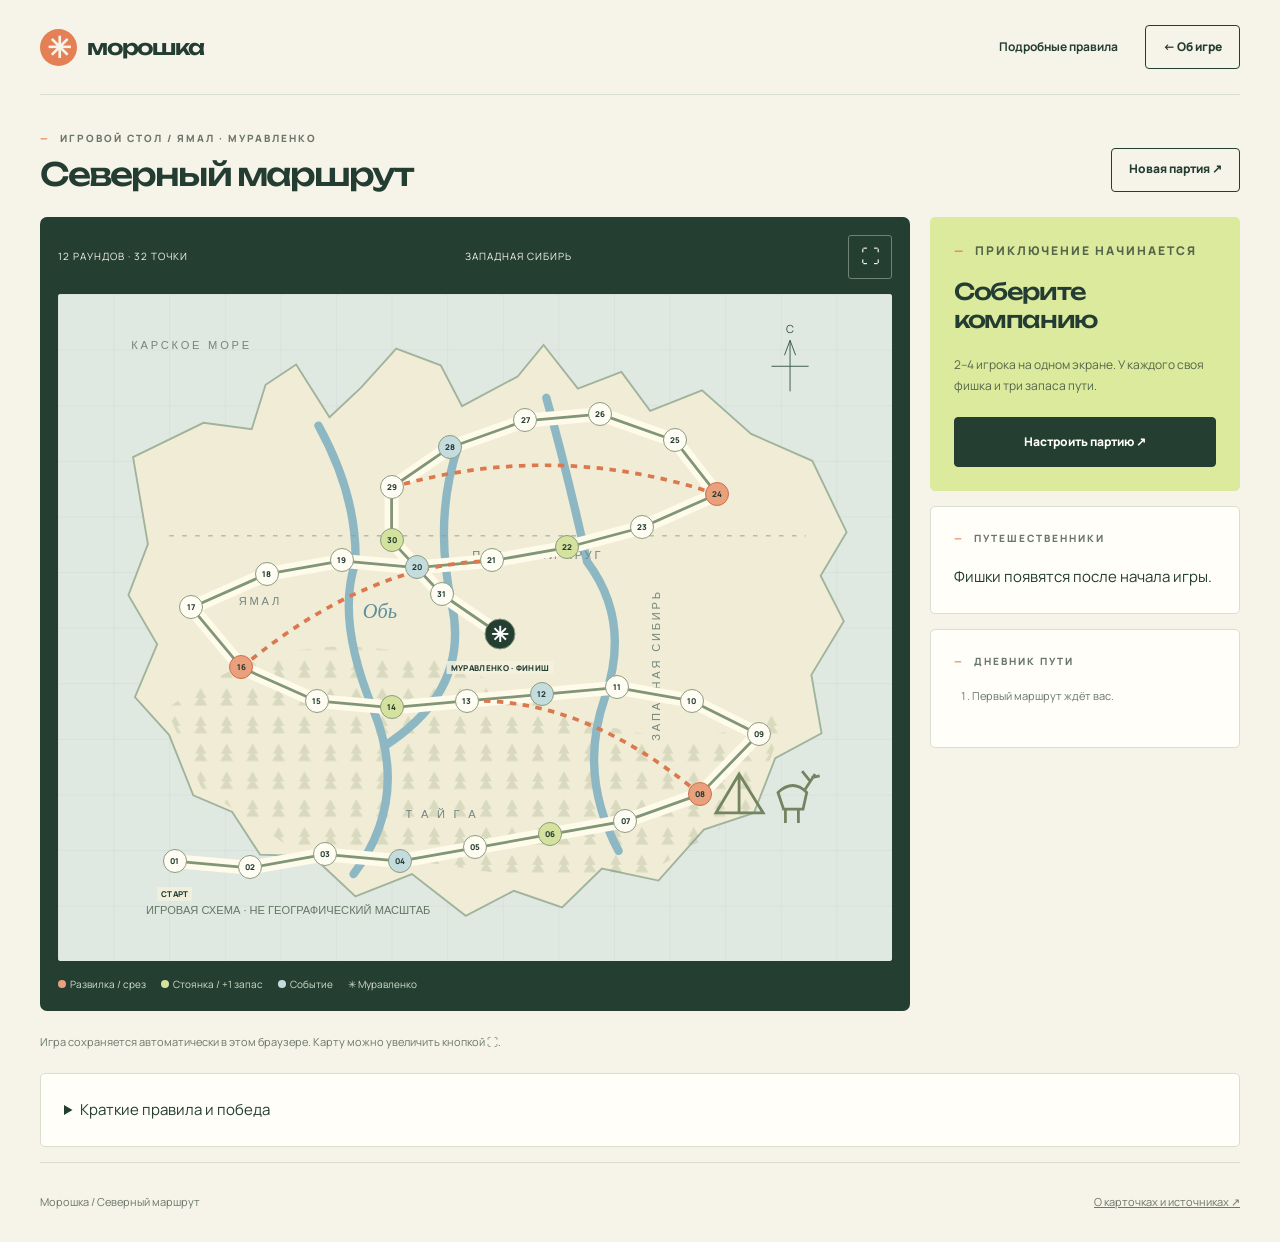
==== play/index.html @ be998f97 "Add game presentation homepage and separate playable Siberian route" ====
<!doctype html><html lang="ru"><head><meta charset="utf-8"><meta name="viewport" content="width=device-width,initial-scale=1"><meta name="theme-color" content="#243e32"><meta name="description" content="Играйте в Северный маршрут: вопросы о Ямале и Муравленко, карта Сибири, короткие пути и семейная партия на 2–4 игроков."><title>Играть — Морошка: Северный маршрут</title><link rel="stylesheet" href="../site.css"><script type="module" src="game.js"></script></head><body><header class="wrap top"><a class="brand" href="../"><span class="berry">✳</span>морошка</a><nav class="nav"><a href="../#rules">Подробные правила</a><a class="button small" href="../">← Об игре</a></nav></header><main class="wrap"><div class="play-heading"><div><p class="eyebrow">Игровой стол / Ямал · Муравленко</p><h1>Северный маршрут</h1></div><button class="button small" id="newGame">Новая партия ↗</button></div><div class="game-layout"><section class="map-frame" id="mapFrame" aria-label="Игровая карта"><div class="map-toolbar"><span id="round">12 РАУНДОВ · 32 ТОЧКИ</span><span>ЗАПАДНАЯ СИБИРЬ</span><button id="zoom" aria-label="Увеличить карту" aria-pressed="false">⛶</button></div><div class="map-scroll" tabindex="0" aria-label="Карта: на маленьком экране прокрутите в сторону"><div class="map" id="map"></div></div><div class="legend"><span><i></i>Развилка / срез</span><span><i class="c"></i>Стоянка / +1 запас</span><span><i class="e"></i>Событие</span><span>✳ Муравленко</span></div></section><aside class="game-side"><section class="panel turn-panel" aria-live="polite"><p class="eyebrow" id="turnLabel">Приключение начинается</p><h2 id="turnName">Соберите компанию</h2><p id="turnHint">2–4 игрока на одном экране. У каждого своя фишка и три запаса пути.</p><button class="button primary full" id="normal">Настроить партию ↗</button><button class="button full" id="shortcut" hidden>Срез: вопрос о Муравленко ↗</button><button class="button full" id="resume" hidden>Продолжить открытый ход ↗</button></section><section class="panel players-panel"><p class="eyebrow">Путешественники</p><div id="players">Фишки появятся после начала игры.</div></section><section class="panel log-panel"><p class="eyebrow">Дневник пути</p><ol class="log" id="log"><li>Первый маршрут ждёт вас.</li></ol></section></aside></div><p class="game-note" id="saveStatus">Игра сохраняется автоматически в этом браузере. Карту можно увеличить кнопкой ⛶.</p><details class="panel"><summary>Краткие правила и победа</summary><p>На обычном пути верный ответ даёт бросок 1–3 плюс один шаг и одну ягодку; ошибка — один шаг. Фишка останавливается на ближайшей развилке. На срезе потратьте запас: верный ответ — пять шагов, ошибка — без движения. На каждой развилке одна попытка. Стоянка добавляет один запас, максимум пять. События разыгрываются только при остановке на синей точке.</p><p>После 12 раундов сравниваем продвижение, затем ягодки. При полном равенстве — общая победа. Достигшие финиша продолжают отвечать за ягодки до конца партии.</p></details></main><footer class="wrap footer"><span>Морошка / Северный маршрут</span><a href="../#cards">О карточках и источниках ↗</a></footer>
<dialog id="setup" aria-labelledby="setupTitle"><button class="close" id="closeSetup" aria-label="Закрыть настройки">×</button><p class="eyebrow">Новая экспедиция</p><h2 id="setupTitle">Кто идёт на Север?</h2><p id="setupCopy">Каждый получит фишку, три запаса и 12 ходов.</p><form id="setupForm"><label class="field">Количество игроков<select id="count"><option value="2">2 игрока</option><option value="3">3 игрока</option><option value="4">4 игрока</option></select></label><div id="names"></div><button class="button primary full" type="submit">Начать путешествие ↗</button></form></dialog>
<dialog id="question" aria-labelledby="questionTitle"><p class="eyebrow" id="deckName"></p><h2 id="questionTitle"></h2><p id="questionHint"></p><div id="answers"></div><div id="feedback" class="feedback" hidden aria-live="polite"></div><button class="button primary full" id="next" hidden>Передать ход ↗</button></dialog>
<dialog id="finish" aria-labelledby="finishTitle"><p class="eyebrow">12 раундов позади</p><h2 id="finishTitle"></h2><p id="finishCopy"></p><div id="scores"></div><button class="button primary full" id="again">Новое путешествие ↗</button><button class="button full" id="closeFinish">Посмотреть поле</button></dialog></body></html>
---- site.css ----
@import url('https://fonts.googleapis.com/css2?family=Manrope:wght@400;500;600;700;800&family=Unbounded:wght@400;500;600;700&display=swap');
:root{--paper:#f6f3e9;--ink:#243d32;--muted:#6b776a;--forest:#243e32;--orange:#e48055;--lime:#dcea9e;--line:#d9dfcf;--white:#fffef8}*{box-sizing:border-box}html{scroll-behavior:smooth}body{margin:0;background:var(--paper);color:var(--ink);font:15px/1.7 Manrope,Arial,sans-serif}a{color:inherit}button,input,select{font:inherit}button,a,input,summary{touch-action:manipulation}button{cursor:pointer}button:disabled{cursor:default;opacity:.45}a:focus-visible,button:focus-visible,input:focus-visible,summary:focus-visible{outline:3px solid var(--orange);outline-offset:5px}button[hidden],[hidden]{display:none!important}.wrap{width:min(1320px,calc(100% - 80px));margin:auto}.top{display:flex;align-items:center;justify-content:space-between;padding:25px 0;border-bottom:1px solid var(--line);gap:22px}.brand{text-decoration:none;display:flex;align-items:center;gap:10px;font:600 21px Unbounded,sans-serif;letter-spacing:-1.2px}.berry{display:grid;place-items:center;background:var(--orange);color:var(--paper);width:37px;height:37px;border-radius:50%;font-size:29px}.nav{display:flex;align-items:center;gap:27px;font-size:12px;font-weight:700}.nav a{text-decoration:none}.button{display:inline-flex;align-items:center;justify-content:center;gap:18px;min-height:48px;padding:14px 25px;border:1px solid var(--ink);border-radius:4px;text-decoration:none;font-size:12px;font-weight:800;background:transparent;color:var(--ink);transition:transform .2s,background .2s}.button:hover{transform:translateY(-2px);background:#e9ecdd}.button.primary{background:var(--forest);color:var(--white)}.button.orange{background:var(--orange);border-color:var(--orange);color:#20352a}.button.light{border-color:#aabb9c;color:var(--paper)}.button.small{padding:10px 17px;min-height:44px}.eyebrow{font-size:10px;font-weight:800;letter-spacing:2px;text-transform:uppercase;color:var(--muted);margin:0 0 17px}.eyebrow::before{content:'—';color:var(--orange);margin-right:10px}h1,h2,h3,p{margin-top:0}h1,h2,h3{font-family:Unbounded,Arial,sans-serif;font-weight:500;letter-spacing:-.06em}h1{font-size:clamp(43px,5.7vw,82px);line-height:1.08;margin-bottom:25px}h1 em,h2 em{font-family:Georgia,serif;font-weight:400;color:#768e61;letter-spacing:-.04em}h2{font-size:clamp(28px,3.5vw,48px);line-height:1.2;margin-bottom:22px}h3{font-size:20px;line-height:1.35}.hero{display:grid;grid-template-columns:.9fr 1.15fr;gap:55px;align-items:center;padding:65px 0 58px}.lead{font-size:16px;color:var(--muted);max-width:510px}.actions{display:flex;gap:12px;flex-wrap:wrap;margin:28px 0}.meta{display:flex;gap:22px;flex-wrap:wrap;font-size:11px;font-weight:700;color:var(--muted)}.hero-art{position:relative;padding:18px;background:var(--forest);border-radius:9px;transform:rotate(2deg);box-shadow:14px 18px 0 #dce1cd}.art-head{color:var(--paper);font-size:10px;display:flex;justify-content:space-between;letter-spacing:2px;margin-bottom:13px}.art-foot{display:flex;justify-content:space-between;color:#d7dfc5;font-size:10px;margin-top:12px}.map{position:relative;aspect-ratio:900/720;overflow:hidden;background:#e1e8dc;border-radius:3px}.map svg{display:block;width:100%;height:100%}.map-points{position:absolute;inset:0}.point{position:absolute;transform:translate(-50%,-50%);width:24px;height:24px;border-radius:50%;background:#fffdf3;border:1px solid #8b9c7e;display:grid;place-items:center;font-size:8px;font-weight:800;line-height:1}.point.gate{background:#eaa07d;border-color:#cb714b}.point.camp{background:#d4e29e}.point.event{background:#c5dcdf}.point.finish{background:var(--forest);color:white;width:31px;height:31px;font-size:21px}.map-label{position:absolute;transform:translateX(-50%);white-space:nowrap;font-size:8px;letter-spacing:.04em;font-weight:800;background:#f4f1dfd9;padding:0 4px}.pawn{position:absolute;width:20px;height:23px;color:white;text-shadow:0 1px #0008;border:2px solid #fff;border-radius:50% 50% 35% 35%;display:grid;place-items:center;font-size:9px;box-shadow:1px 3px 4px #0005;z-index:3}.tag{position:absolute;right:-14px;bottom:32px;background:var(--orange);padding:16px 19px;font-size:11px;font-weight:800;transform:rotate(-7deg);box-shadow:3px 5px 0 #c96543}.strip{padding:22px 0;border-top:1px solid var(--line);border-bottom:1px solid var(--line);display:flex;justify-content:space-between;gap:20px;flex-wrap:wrap;font-size:11px;font-weight:800;letter-spacing:1px}.strip span::before{content:'✳';margin-right:14px;color:var(--orange)}.section{padding:85px 0}.section-intro{display:grid;grid-template-columns:1fr .7fr;gap:70px;align-items:end;margin-bottom:37px}.section-intro p{color:var(--muted)}.three{display:grid;grid-template-columns:repeat(3,1fr);gap:25px}.feature{border-top:1px solid var(--line);padding:24px 0}.feature .num{font:italic 32px Georgia,serif;color:#97a084;display:block;margin-bottom:18px}.feature p{font-size:14px;color:var(--muted)}.dark{background:var(--forest);color:var(--paper)}.dark .eyebrow,.dark p{color:#bac9b6}.dark h2 em{color:var(--lime)}.deck-layout{display:grid;grid-template-columns:.8fr 1fr;gap:80px;align-items:center}.cards{display:flex;align-items:center;justify-content:center;padding:25px 0 45px}.sample-card{width:48%;max-width:265px;min-height:325px;padding:27px;background:var(--paper);color:var(--ink);border-radius:8px;border:7px double #c4caaa;transform:rotate(-8deg);box-shadow:5px 8px 0 #12261d}.sample-card.city{transform:rotate(8deg);background:#e9a281;border-color:#b26341;margin-left:-14px;margin-top:45px}.sample-card small{font-size:9px;letter-spacing:1px;font-weight:800}.sample-card .card-icon{font-size:49px;line-height:1.4;display:block;margin:18px 0}.sample-card h3{font-size:19px}.sample-card p{font-size:11px;color:var(--ink)}.inline-facts{display:flex;gap:25px;border-top:1px solid #ffffff30;padding-top:20px;font-size:11px}.steps{display:grid;grid-template-columns:repeat(4,1fr);gap:25px}.step{border-top:1px solid var(--line);padding-top:22px}.step b{font:italic 35px Georgia,serif;color:#8b9c73}.step h3{font-size:17px;margin:20px 0 12px}.step p{font-size:13px;color:var(--muted)}.callout{padding:30px;background:#e6ead7;border-left:3px solid #8b9f69;display:flex;gap:30px;align-items:center;margin-top:30px}.callout p{margin:0;font-size:13px}.callout strong{min-width:145px}.kit{display:grid;grid-template-columns:1fr 1fr;gap:55px;align-items:center}.kit-list{list-style:none;padding:0;margin:0}.kit-list li{border-bottom:1px solid var(--line);display:flex;justify-content:space-between;padding:16px 0;gap:18px}.kit-list b{font-weight:800}.kit-list span{font-size:12px;color:var(--muted)}.faq{max-width:900px;margin:auto}.faq details{border-bottom:1px solid var(--line);padding:19px 0}.faq summary{cursor:pointer;font-weight:800;min-height:32px}.faq details p{color:var(--muted);font-size:14px;margin:15px 0 0}.cta{text-align:center;padding:65px 30px;background:#e1e8c8;border-radius:8px;margin-bottom:65px}.cta p{color:var(--muted)}.footer{border-top:1px solid var(--line);padding:30px 0;display:flex;justify-content:space-between;gap:20px;flex-wrap:wrap;font-size:11px;color:var(--muted)}.source-links a{display:inline-block;margin:5px 15px 0 0}.skip{position:absolute;left:10px;top:-80px;padding:15px;background:white;z-index:100}.skip:focus{top:10px}
.play-heading{padding:35px 0 25px;display:flex;justify-content:space-between;align-items:end;gap:20px}.play-heading h1{font-size:32px;margin:0}.play-heading .eyebrow{margin-bottom:10px}.game-layout{display:grid;grid-template-columns:minmax(0,1fr) 310px;gap:20px;align-items:start}.map-frame{padding:18px;background:var(--forest);border-radius:7px;min-width:0}.map-toolbar{display:flex;justify-content:space-between;gap:12px;align-items:center;color:var(--paper);font-size:10px;letter-spacing:1px;margin-bottom:15px}.map-toolbar button{background:transparent;color:var(--paper);border:1px solid #6e8575;border-radius:3px;min-width:44px;min-height:44px;font-size:19px}.map-scroll{overflow:auto}.legend{display:flex;flex-wrap:wrap;gap:15px;color:#d3deca;font-size:10px;margin-top:15px}.legend i{display:inline-block;width:8px;height:8px;border-radius:50%;background:#eaa07d;margin-right:4px}.legend i.c{background:#d4e29e}.legend i.e{background:#c5dcdf}.panel{border:1px solid var(--line);padding:23px;border-radius:5px;background:var(--white);margin-bottom:15px}.panel h2{font-size:23px}.turn-panel{background:var(--lime);border-color:var(--lime)}.turn-panel p{font-size:12px;color:#546548}.full{width:100%;margin-top:9px}.player-row{display:flex;align-items:center;gap:10px;padding:12px 8px;border-bottom:1px solid var(--line);font-size:12px}.player-row.active{background:#e8eddb}.player-color{border-radius:50%;width:12px;height:12px;flex:none}.player-row strong{display:block}.player-row small{display:block;font-size:10px;color:var(--muted)}.player-row .score{margin-left:auto;font-weight:800}.log{font-size:11px;color:var(--muted);max-height:145px;overflow:auto;padding-left:18px}.log li{margin-bottom:8px}.game-note{font-size:11px;color:var(--muted);margin:22px 0}.zoomed{position:fixed;inset:0;z-index:20;border-radius:0;display:flex;flex-direction:column}.zoomed .map-scroll{flex:1;display:flex;align-items:center;justify-content:center}.zoomed .map{width:min(100%,calc((100dvh - 130px)*1.25));flex:none}.zoom-open{overflow:hidden}dialog{border:1px solid #d8ddc8;border-radius:9px;padding:32px;background:var(--paper);color:var(--ink);width:min(540px,calc(100% - 28px));max-height:90dvh;overflow:auto;box-shadow:0 20px 90px #0003}dialog::backdrop{background:#142a22c9;backdrop-filter:blur(3px)}dialog h2{font-size:27px}dialog p{font-size:13px;color:var(--muted)}.close{float:right;background:none;border:0;min-width:44px;min-height:44px;font-size:26px}.field{display:block;margin:15px 0;font-size:12px;font-weight:700}input,select{display:block;width:100%;background:var(--white);border:1px solid #b5c1a8;padding:12px;border-radius:3px;margin-top:6px;min-height:46px}.answer{display:flex;width:100%;text-align:left;gap:14px;align-items:center;background:var(--white);border:1px solid #bec9b4;padding:15px;border-radius:4px;margin:10px 0;font-size:13px;min-height:54px}.answer:hover{background:#e9edda}.answer b{color:#849a6e}.answer.correct{background:#dfecc6;border-color:#6c9050;opacity:1}.answer.wrong{background:#f0cbbb;border-color:#bc6b47;opacity:1}.feedback{margin-top:20px;padding:18px;background:#e5ead8;font-size:13px}.feedback p{margin:10px 0}.feedback a{font-size:10px}.result-row{padding:15px 0;border-bottom:1px solid var(--line);display:flex;justify-content:space-between;gap:20px}.saved{font-size:10px;color:var(--muted)}
@media(min-width:1500px){.point{width:28px;height:28px;font-size:10px}}@media(max-width:1000px){.wrap{width:calc(100% - 40px)}.hero{gap:30px}.nav{gap:15px}.game-layout{grid-template-columns:1fr 275px}.deck-layout{gap:35px}.point{width:20px;height:20px;font-size:7px}.section-intro{gap:30px}.hero .point{width:15px;height:15px;font-size:5px}}
@media(max-width:760px){.nav a:not(.button){display:none}.brand{font-size:18px}.hero{grid-template-columns:1fr;gap:32px;padding:40px 0}.hero-art{max-width:560px;margin:0 10px 25px 0}.hero h1{font-size:54px}.hero .point{width:22px;height:22px;font-size:7px}.section{padding:55px 0}.section-intro,.deck-layout,.kit{grid-template-columns:1fr;gap:22px}.three{gap:20px}.feature h3{font-size:16px}.feature p{font-size:12px}.steps{grid-template-columns:1fr 1fr}.cards{max-width:580px;margin:auto}.sample-card{min-height:290px;padding:20px}.game-layout{grid-template-columns:1fr}.game-side{display:grid;grid-template-columns:1fr 1fr;gap:15px}.panel{margin:0}.game-side .turn-panel{grid-column:1/-1;grid-row:1}.game-side .players-panel{grid-column:1/-1}.map-frame .map{min-width:600px}.map-toolbar{font-size:9px}.zoomed .map-scroll{justify-content:flex-start;align-items:flex-start}.zoomed .map{width:900px;min-width:900px}.callout{display:block}.callout strong{display:block;margin-bottom:12px}.play-heading{align-items:start}.play-heading h1{font-size:26px}.game-side .log-panel{grid-column:1/-1}.strip{font-size:9px;gap:12px}.cta{margin-bottom:40px}.point{width:24px;height:24px;font-size:9px}.map-label{font-size:9px}}
@media(max-width:430px){.wrap{width:calc(100% - 30px)}.hero h1{font-size:46px}.top{gap:10px}.nav .button{font-size:10px;padding:11px}.three{grid-template-columns:1fr}.feature{display:grid;grid-template-columns:40px 1fr;gap:0 15px}.feature .num{grid-row:span 2}.feature h3{font-size:20px;margin-bottom:10px}.feature p{font-size:14px}.sample-card{padding:15px;min-height:285px}.sample-card h3{font-size:16px}.hero .point{width:17px;height:17px;font-size:6px}.hero .map-label{font-size:6px}.hero .pawn{width:15px;height:18px}.tag{font-size:9px}.art-head{font-size:8px}.play-heading .button{font-size:10px;padding:10px}.map-frame{padding:10px}.footer{font-size:10px}}
.hero h1{font-size:clamp(42px,4.5vw,64px)}
@media(prefers-reduced-motion:reduce){html{scroll-behavior:auto}*,*::before,*::after{transition:none!important;animation:none!important}}
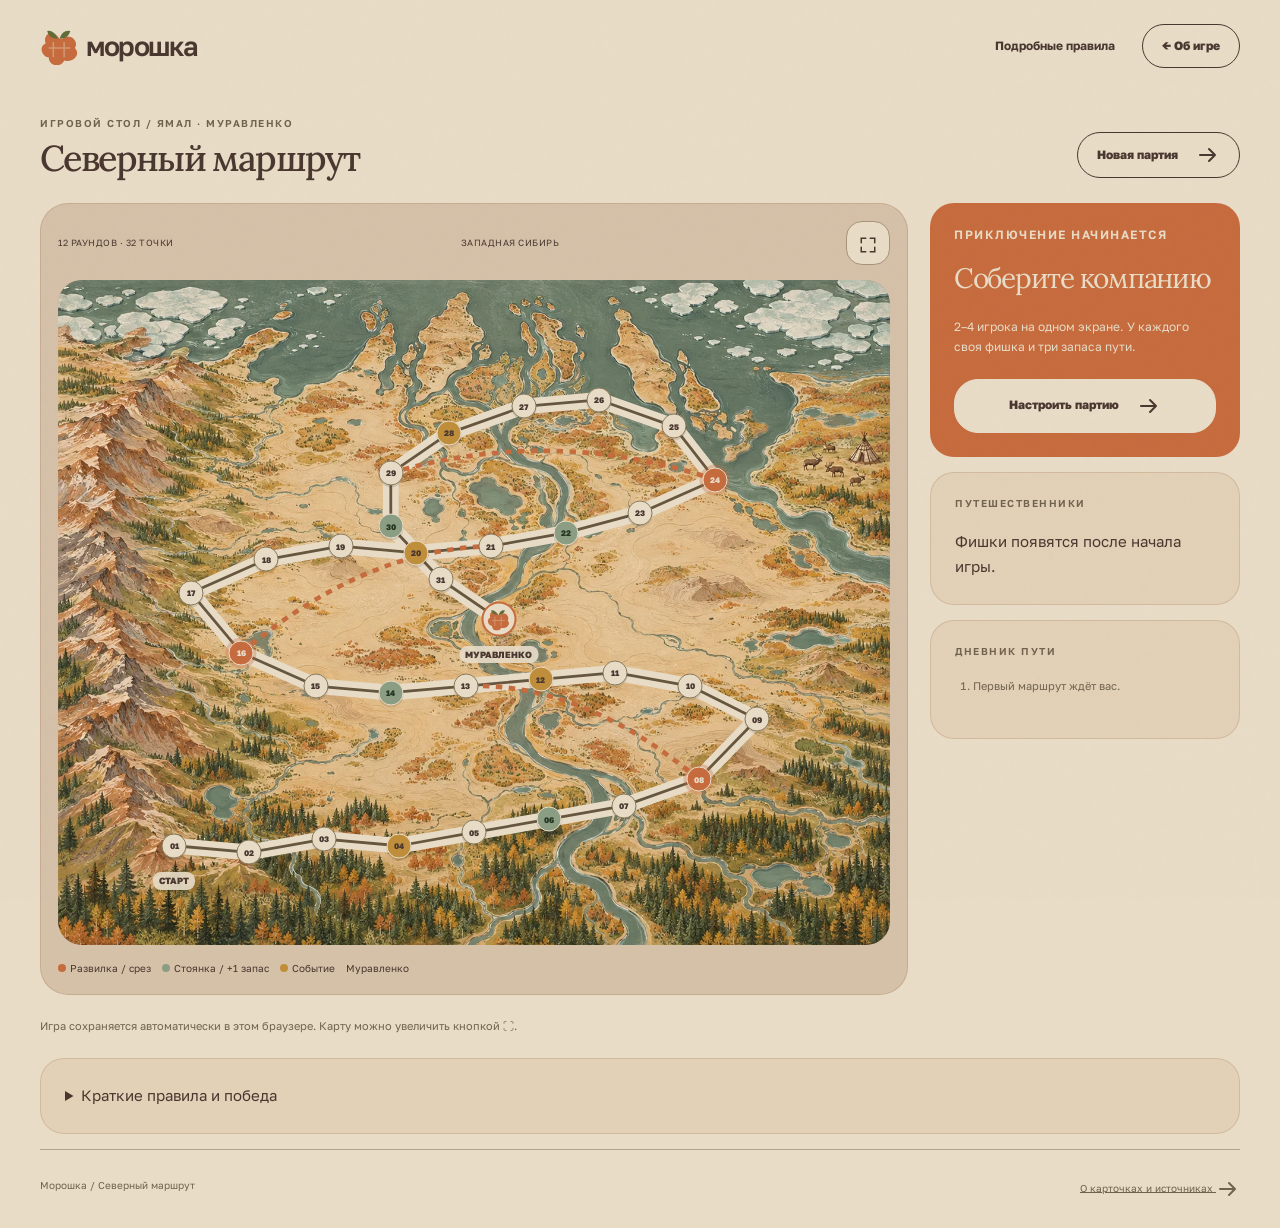
==== commit 31cbf5d9: "Redesign Moroshka with generated Siberian artwork, sculpted pawns and animated dice" ====
--- a/play/index.html
+++ b/play/index.html
@@ -1,4 +1,4 @@
-<!doctype html><html lang="ru"><head><meta charset="utf-8"><meta name="viewport" content="width=device-width,initial-scale=1"><meta name="theme-color" content="#243e32"><meta name="description" content="Играйте в Северный маршрут: вопросы о Ямале и Муравленко, карта Сибири, короткие пути и семейная партия на 2–4 игроков."><title>Играть — Морошка: Северный маршрут</title><link rel="stylesheet" href="../site.css"><script type="module" src="game.js"></script></head><body><header class="wrap top"><a class="brand" href="../"><span class="berry">✳</span>морошка</a><nav class="nav"><a href="../#rules">Подробные правила</a><a class="button small" href="../">← Об игре</a></nav></header><main class="wrap"><div class="play-heading"><div><p class="eyebrow">Игровой стол / Ямал · Муравленко</p><h1>Северный маршрут</h1></div><button class="button small" id="newGame">Новая партия ↗</button></div><div class="game-layout"><section class="map-frame" id="mapFrame" aria-label="Игровая карта"><div class="map-toolbar"><span id="round">12 РАУНДОВ · 32 ТОЧКИ</span><span>ЗАПАДНАЯ СИБИРЬ</span><button id="zoom" aria-label="Увеличить карту" aria-pressed="false">⛶</button></div><div class="map-scroll" tabindex="0" aria-label="Карта: на маленьком экране прокрутите в сторону"><div class="map" id="map"></div></div><div class="legend"><span><i></i>Развилка / срез</span><span><i class="c"></i>Стоянка / +1 запас</span><span><i class="e"></i>Событие</span><span>✳ Муравленко</span></div></section><aside class="game-side"><section class="panel turn-panel" aria-live="polite"><p class="eyebrow" id="turnLabel">Приключение начинается</p><h2 id="turnName">Соберите компанию</h2><p id="turnHint">2–4 игрока на одном экране. У каждого своя фишка и три запаса пути.</p><button class="button primary full" id="normal">Настроить партию ↗</button><button class="button full" id="shortcut" hidden>Срез: вопрос о Муравленко ↗</button><button class="button full" id="resume" hidden>Продолжить открытый ход ↗</button></section><section class="panel players-panel"><p class="eyebrow">Путешественники</p><div id="players">Фишки появятся после начала игры.</div></section><section class="panel log-panel"><p class="eyebrow">Дневник пути</p><ol class="log" id="log"><li>Первый маршрут ждёт вас.</li></ol></section></aside></div><p class="game-note" id="saveStatus">Игра сохраняется автоматически в этом браузере. Карту можно увеличить кнопкой ⛶.</p><details class="panel"><summary>Краткие правила и победа</summary><p>На обычном пути верный ответ даёт бросок 1–3 плюс один шаг и одну ягодку; ошибка — один шаг. Фишка останавливается на ближайшей развилке. На срезе потратьте запас: верный ответ — пять шагов, ошибка — без движения. На каждой развилке одна попытка. Стоянка добавляет один запас, максимум пять. События разыгрываются только при остановке на синей точке.</p><p>После 12 раундов сравниваем продвижение, затем ягодки. При полном равенстве — общая победа. Достигшие финиша продолжают отвечать за ягодки до конца партии.</p></details></main><footer class="wrap footer"><span>Морошка / Северный маршрут</span><a href="../#cards">О карточках и источниках ↗</a></footer>
-<dialog id="setup" aria-labelledby="setupTitle"><button class="close" id="closeSetup" aria-label="Закрыть настройки">×</button><p class="eyebrow">Новая экспедиция</p><h2 id="setupTitle">Кто идёт на Север?</h2><p id="setupCopy">Каждый получит фишку, три запаса и 12 ходов.</p><form id="setupForm"><label class="field">Количество игроков<select id="count"><option value="2">2 игрока</option><option value="3">3 игрока</option><option value="4">4 игрока</option></select></label><div id="names"></div><button class="button primary full" type="submit">Начать путешествие ↗</button></form></dialog>
-<dialog id="question" aria-labelledby="questionTitle"><p class="eyebrow" id="deckName"></p><h2 id="questionTitle"></h2><p id="questionHint"></p><div id="answers"></div><div id="feedback" class="feedback" hidden aria-live="polite"></div><button class="button primary full" id="next" hidden>Передать ход ↗</button></dialog>
-<dialog id="finish" aria-labelledby="finishTitle"><p class="eyebrow">12 раундов позади</p><h2 id="finishTitle"></h2><p id="finishCopy"></p><div id="scores"></div><button class="button primary full" id="again">Новое путешествие ↗</button><button class="button full" id="closeFinish">Посмотреть поле</button></dialog></body></html>
+<!doctype html><html lang="ru"><head><meta charset="utf-8"><meta name="viewport" content="width=device-width,initial-scale=1"><meta name="theme-color" content="#243e32"><meta name="description" content="Играйте в Северный маршрут: вопросы о Ямале и Муравленко, карта Сибири, короткие пути и семейная партия на 2–4 игроков."><title>Играть — Морошка: Северный маршрут</title><link rel="stylesheet" href="../site.css"><link rel="stylesheet" href="../organic.css"><script type="module" src="game.js"></script></head><body><header class="wrap top"><a class="brand" href="../"><span class="berry" data-icon="berry"></span>морошка</a><nav class="nav"><a href="../#rules">Подробные правила</a><a class="button small" href="../">← Об игре</a></nav></header><main class="wrap"><div class="play-heading"><div><p class="eyebrow">Игровой стол / Ямал · Муравленко</p><h1>Северный маршрут</h1></div><button class="button small" id="newGame">Новая партия <span data-icon="arrow"></span></button></div><div class="game-layout"><section class="map-frame" id="mapFrame" aria-label="Игровая карта"><div class="map-toolbar"><span id="round">12 РАУНДОВ · 32 ТОЧКИ</span><span>ЗАПАДНАЯ СИБИРЬ</span><button id="zoom" aria-label="Увеличить карту" aria-pressed="false"><span data-icon="expand"></span></button></div><div class="map-scroll" tabindex="0" aria-label="Карта: на маленьком экране прокрутите в сторону"><div class="map" id="map"></div></div><div class="legend"><span><i></i>Развилка / срез</span><span><i class="c"></i>Стоянка / +1 запас</span><span><i class="e"></i>Событие</span><span>Муравленко</span></div></section><aside class="game-side"><section class="panel turn-panel" aria-live="polite"><p class="eyebrow" id="turnLabel">Приключение начинается</p><h2 id="turnName">Соберите компанию</h2><p id="turnHint">2–4 игрока на одном экране. У каждого своя фишка и три запаса пути.</p><button class="button primary full" id="normal">Настроить партию <span data-icon="arrow"></span></button><button class="button full" id="shortcut" hidden>Срез: вопрос о Муравленко <span data-icon="arrow"></span></button><button class="button full" id="resume" hidden>Продолжить открытый ход <span data-icon="arrow"></span></button></section><section class="panel players-panel"><p class="eyebrow">Путешественники</p><div id="players">Фишки появятся после начала игры.</div></section><section class="panel log-panel"><p class="eyebrow">Дневник пути</p><ol class="log" id="log"><li>Первый маршрут ждёт вас.</li></ol></section></aside></div><p class="game-note" id="saveStatus">Игра сохраняется автоматически в этом браузере. Карту можно увеличить кнопкой ⛶.</p><details class="panel"><summary>Краткие правила и победа</summary><p>На обычном пути верный ответ даёт бросок 1–3 плюс один шаг и одну ягодку; ошибка — один шаг. Фишка останавливается на ближайшей развилке. На срезе потратьте запас: верный ответ — пять шагов, ошибка — без движения. На каждой развилке одна попытка. Стоянка добавляет один запас, максимум пять. События разыгрываются только при остановке на синей точке.</p><p>После 12 раундов сравниваем продвижение, затем ягодки. При полном равенстве — общая победа. Достигшие финиша продолжают отвечать за ягодки до конца партии.</p></details></main><footer class="wrap footer"><span>Морошка / Северный маршрут</span><a href="../#cards">О карточках и источниках <span data-icon="arrow"></span></a></footer>
+<dialog id="setup" aria-labelledby="setupTitle"><button class="close" id="closeSetup" aria-label="Закрыть настройки">×</button><p class="eyebrow">Новая экспедиция</p><h2 id="setupTitle">Кто идёт на Север?</h2><p id="setupCopy">Каждый получит фишку, три запаса и 12 ходов.</p><form id="setupForm"><label class="field">Количество игроков<select id="count"><option value="2">2 игрока</option><option value="3">3 игрока</option><option value="4">4 игрока</option></select></label><div id="names"></div><button class="button primary full" type="submit">Начать путешествие <span data-icon="arrow"></span></button></form></dialog>
+<dialog id="question" aria-labelledby="questionTitle"><p class="eyebrow" id="deckName"></p><h2 id="questionTitle"></h2><p id="questionHint"></p><div id="answers"></div><div id="diceTray" class="dice-result" hidden></div><div id="feedback" class="feedback" hidden aria-live="polite"></div><button class="button primary full" id="next" hidden>Передать ход <span data-icon="arrow"></span></button></dialog>
+<dialog id="finish" aria-labelledby="finishTitle"><p class="eyebrow">12 раундов позади</p><h2 id="finishTitle"></h2><p id="finishCopy"></p><div id="scores"></div><button class="button primary full" id="again">Новое путешествие <span data-icon="arrow"></span></button><button class="button full" id="closeFinish">Посмотреть поле</button></dialog></body></html>
--- a/organic.css
+++ b/organic.css
@@ -0,0 +1,17 @@
+@import url('https://fonts.googleapis.com/css2?family=Golos+Text:wght@400;500;600;700;800&family=Lora:ital,wght@0,400;0,500;0,600;1,400;1,500&display=swap');
+:root{--paper:#E8DCC7;--ink:#49372f;--muted:#70624e;--forest:#606C38;--orange:#C66B3D;--lime:#D4B895;--line:#b3a38a;--white:#E8DCC7;--sage:#8B9D83;--clay:#B08B6E;--ochre:#C08E3A;--ease:cubic-bezier(.22,.8,.25,1)}
+body{font-family:'Golos Text',sans-serif;background:var(--paper);overflow-x:clip}body::before{content:'';position:fixed;inset:0;opacity:.025;pointer-events:none;z-index:80;background-image:url("data:image/svg+xml,%3Csvg viewBox='0 0 180 180' xmlns='http://www.w3.org/2000/svg'%3E%3Cfilter id='n'%3E%3CfeTurbulence type='fractalNoise' baseFrequency='.8' numOctaves='3' stitchTiles='stitch'/%3E%3C/filter%3E%3Cpath fill='%2349372f' filter='url(%23n)' opacity='.8' d='M0 0h180v180H0z'/%3E%3C/svg%3E")}
+.wrap{width:min(1360px,calc(100% - 80px))}.top{padding:24px 0;border-bottom:0}.brand{font-family:'Golos Text',sans-serif;font-size:27px;letter-spacing:-1.5px;gap:8px}.berry{background:transparent;color:var(--orange);width:38px;height:38px;border-radius:0}.icon{width:24px;height:24px;display:inline-block;vertical-align:middle;flex:none}.berry .icon{width:37px;height:37px}.nav{gap:27px}.nav a{font-size:12px}.button{border-radius:24px;border-color:var(--ink);min-height:50px;font-size:12px;transition:transform .35s var(--ease),background .35s,color .35s,box-shadow .35s}.button.primary{background:var(--orange);border-color:var(--orange);color:var(--paper);box-shadow:0 7px 18px #81523822}.button:hover{transform:translateY(-3px);background:#d4b895}.button.primary:hover{background:#a6502d;box-shadow:0 10px 25px #81523836}.button:active{transform:translateY(0) scale(.97)}.button.small{min-height:44px;padding:10px 19px}.button.light{border-color:#E8DCC780;color:var(--paper)}
+h1,h2,h3{font-family:Lora,Georgia,serif;letter-spacing:-.045em}h1 em,h2 em{font-family:inherit;color:var(--orange)}h1{font-weight:500}h2{font-size:clamp(32px,3.5vw,50px);font-weight:400;line-height:1.18}h3{font-weight:500;font-size:24px}.eyebrow{font:600 10px 'Golos Text',sans-serif;letter-spacing:1.5px;color:var(--muted);margin-bottom:20px}.eyebrow::before{display:none}
+.hero{grid-template-columns:.84fr 1.16fr;gap:54px;padding:38px 0 64px;align-items:center}.hero h1{font-size:clamp(46px,4.7vw,68px);line-height:1.06;margin-bottom:24px}.hero .lead{font-size:15px;line-height:1.8;max-width:450px}.hero .meta{gap:16px;font-size:10px}.hero .actions{margin:25px 0}.hero-photo{position:relative;min-width:0;margin:0}.hero-photo>img{display:block;width:100%;height:580px;object-fit:cover;border-radius:32px;box-shadow:0 22px 60px #73543e22}.hero-photo::after{content:'';position:absolute;inset:0;border-radius:32px;box-shadow:inset 0 0 0 1px #49372f15;pointer-events:none}.photo-note{position:absolute;left:22px;bottom:22px;max-width:195px;border-radius:20px;padding:15px 17px;background:#E8DCC7e8;backdrop-filter:blur(10px);font-size:11px;line-height:1.6}.photo-note strong{display:block;font:500 19px Lora,serif;margin-bottom:3px}.photo-caption{font-size:10px;color:var(--muted);margin:10px 8px 0}.hero-dice{position:absolute;right:-18px;bottom:36px;background:var(--sage);border:1px solid #E8DCC780;border-radius:26px;width:138px;height:130px;display:flex;justify-content:center;align-items:center;gap:12px;box-shadow:0 14px 35px #49372f20;transform:rotate(5deg)}.hero-dice .dice-scene:nth-child(2){transform:translateY(12px) rotate(-12deg)}
+.strip{border:0;border-radius:24px;background:#D4B89577;padding:23px 30px;gap:16px;font-size:10px;font-weight:600;letter-spacing:0}.strip span::before{display:none}.strip span{display:flex;align-items:center;gap:9px}.strip .icon{color:var(--orange);width:20px;height:20px}.section{padding:82px 0}.section-intro{gap:64px}.section-intro p{font-size:14px;line-height:1.9}.three{gap:20px}.feature{border:0;background:#D4B89555;border-radius:24px;padding:28px}.feature .num{font:italic 32px Lora,serif;color:var(--orange);margin-bottom:22px}.feature h3{font-size:23px}.feature p{font-size:13px;margin:0;line-height:1.85}.map-section{padding:20px 0 72px}.map-showcase{display:grid;grid-template-columns:1.3fr .7fr;gap:40px;align-items:center;background:#B08B6E40;border-radius:32px;padding:28px}.map-showcase .map{border:10px solid #b08b6e;border-radius:24px;box-shadow:0 14px 32px #49372f19}.map-showcase-copy{padding:12px}.map-showcase-copy p{font-size:14px;color:var(--muted)}.map-showcase-copy .legend{color:var(--muted);display:grid;gap:13px;margin:25px 0}.map-showcase-copy h2{font-size:36px}.map{background:var(--clay);border-radius:24px;aspect-ratio:5/4;isolation:isolate;position:relative;overflow:hidden}.map-art{position:absolute;inset:0;width:100%;height:100%;object-fit:cover}.map>.route-overlay{position:absolute;inset:0;width:100%;height:100%;pointer-events:none}.map-points,.map-pawns{position:absolute;inset:0}.map-pawns{pointer-events:none}.point{background:#E8DCC7;border:1.5px solid #897b5b;box-shadow:0 2px 0 #49372f25;width:25px;height:25px;font-size:8px;color:var(--ink)}.point.gate{background:var(--orange);border-color:#E8DCC7;color:var(--paper);box-shadow:0 0 0 3px #c66b3d50}.point.camp{background:var(--sage);border-color:#E8DCC7;color:#263521}.point.event{background:var(--ochre);border-color:#E8DCC7}.point.finish{background:var(--paper);border:2px solid var(--orange);color:var(--orange);width:35px;height:35px}.point.finish .icon{width:22px;height:22px}.map-label{border-radius:8px;background:#E8DCC7e8;font-size:9px;padding:1px 6px;color:var(--ink);letter-spacing:0}.pawn{position:absolute;display:block;width:36px;height:43px;z-index:5;background:transparent!important;border:0;border-radius:0;box-shadow:none;transform:none;color:var(--pawn);filter:drop-shadow(1px 3px 0 #49372f88) drop-shadow(0 -1px 0 #E8DCC7);text-shadow:none}.pawn>.icon{width:32px;height:34px;filter:drop-shadow(1px 0 0 #E8DCC7) drop-shadow(-1px 0 0 #E8DCC7)}.pawn small{position:absolute;bottom:2px;right:2px;font:bold 8px 'Golos Text',sans-serif;color:var(--paper);background:var(--ink);border-radius:50%;width:12px;height:12px;display:grid;place-items:center}.legend i{background:var(--orange)}.legend i.c{background:var(--sage)}.legend i.e{background:var(--ochre)}
+.dark{background:var(--clay);color:var(--ink);border-radius:32px;margin:0 20px}.dark p,.dark .eyebrow{color:var(--ink)}.dark h2 em{color:#6d3a23}.dark .section{padding:65px 0}.deck-layout{gap:70px}.cards{perspective:1000px}.sample-card{background:var(--paper);border:1px solid #49372f35;border-radius:24px;box-shadow:0 18px 40px #49372f25;padding:28px;transform:rotate(-7deg);transition:transform .4s var(--ease);min-height:330px}.sample-card.city{background:var(--orange);color:var(--paper);border:1px solid #E8DCC755;border-radius:24px;margin-top:35px;transform:rotate(7deg)}.sample-card.city p{color:var(--paper)}.cards:hover .sample-card{transform:rotate(-3deg) translateY(-7px)}.cards:hover .sample-card.city{transform:rotate(3deg) translateY(-7px)}.sample-card .card-icon{display:block;margin:24px 0}.sample-card .card-icon .icon{width:44px;height:44px}.sample-card h3{font-size:22px;line-height:1.3}.sample-card small{font-size:9px}.inline-facts{border-color:#49372f30}.step{border:0;background:#D4B89555;border-radius:24px;padding:25px}.step b{font-family:Lora,serif;color:var(--orange);font-size:28px}.step h3{font-size:21px}.step p{font-size:12px}.callout{background:#8B9D8333;border:0;border-radius:24px;padding:27px}.kit-list li{border-color:#b3a38a;padding:20px 0}.kit-list b{font-weight:600}.faq details{border-color:#b3a38a;padding:23px 0}.faq summary{font-size:15px;font-weight:500}.cta{background:var(--sage);border-radius:32px;padding:58px 25px}.cta h2{max-width:550px;margin:0 auto 22px}.cta h2 em{color:#523d2f}.cta p{color:var(--ink)}.footer{border-color:#b3a38a;padding:27px 0;font-size:10px}.source-links a{font-size:12px}
+.pawn-showcase{display:flex;align-items:center;justify-content:center;gap:25px;padding:30px;background:#D4B89577;border-radius:32px;margin:25px 0}.pawn-sample{text-align:center;flex:1;color:var(--pawn)}.pawn-sample .icon{width:65px;height:75px;filter:drop-shadow(2px 4px 0 #49372f35);transition:transform .4s var(--ease)}.pawn-sample:hover .icon{transform:translateY(-8px) rotate(-5deg)}.pawn-sample span{display:block;font-size:11px;color:var(--muted);margin-top:10px}.motion-demo{display:flex;align-items:center;gap:20px;margin:22px 0}.motion-demo p{font-size:12px;color:var(--muted);margin:0}.motion-demo button{flex:none}
+.play-heading{padding:25px 0}.play-heading h1{font-size:36px}.game-layout{grid-template-columns:minmax(0,1fr) 310px;gap:22px}.map-frame{background:#B08B6E55;border:1px solid #b08b6e65;border-radius:28px;padding:17px}.map-toolbar{color:var(--ink);font-size:9px;letter-spacing:.5px}.map-toolbar button{border:1px solid #a79478;background:#E8DCC7;color:var(--ink);border-radius:16px}.map-toolbar .icon{width:18px;height:18px}.map-frame .legend{color:var(--ink);font-size:10px;gap:11px}.map-scroll{border-radius:22px}.panel{background:#D4B89550;border:1px solid #b08b6e55;border-radius:24px;padding:24px}.panel h2{font-size:28px}.turn-panel{background:#C66B3D;color:var(--paper);border:0}.turn-panel .eyebrow,.turn-panel p{color:var(--paper)}.turn-panel .button.primary{background:var(--paper);color:var(--ink);border-color:var(--paper);box-shadow:none}.turn-panel .button:not(.primary){border-color:#E8DCC780;color:var(--paper)}.turn-panel .button:not(.primary):hover{color:var(--ink)}.player-row{border-color:#b3a38a66;border-radius:16px;margin:5px 0;padding:12px 9px}.player-row.active{background:#8b9d8333}.player-color{width:30px;height:33px;background:transparent!important;border-radius:0;display:grid;place-items:center;color:var(--pawn)}.player-color .icon{width:27px;height:31px;filter:drop-shadow(1px 2px 0 #49372f40)}.player-row .score{display:flex;align-items:center;gap:3px;font-size:12px}.score .icon{width:15px;height:15px;color:var(--orange)}.log{line-height:1.65;max-height:130px}.game-note{font-size:11px}.zoomed{border-radius:0;background:var(--paper)}dialog{border:1px solid #b08b6e;border-radius:28px;padding:32px;box-shadow:0 30px 100px #49372f35;background:var(--paper);animation:dialog-in .35s var(--ease)}dialog::backdrop{background:#49372f9c;backdrop-filter:blur(8px)}dialog h2{font-size:30px}.close{color:var(--ink);border-radius:50%}.close .icon{width:20px;height:20px}input,select{background:#d4b89555;color:var(--ink);border:1px solid #ac987b;border-radius:16px}.answer{border-radius:16px;background:#d4b89544;border:1px solid #b09e83;transition:transform .3s var(--ease),background .3s;line-height:1.5}.answer b{background:#B08B6E33;color:var(--ink);border-radius:50%;width:26px;height:26px;display:grid;place-items:center;flex:none}.answer:hover:not(:disabled){background:#D4B89588;transform:translateX(4px)}.answer.correct{background:#8B9D8370;border-color:#606C38}.answer.wrong{background:#C66B3D44;border-color:#C66B3D}.feedback{border-radius:18px;background:#8B9D8333}.result-row{border-color:#b3a38a}.dice-result{display:flex;gap:20px;align-items:center;margin:18px 0 10px;padding:8px 5px}.dice-result p{margin:0;font-size:12px}.dice-result .dice-scene{flex:none}.dice-scene{--size:48px;width:var(--size);height:var(--size);perspective:500px;display:inline-block;position:relative;margin:10px}.dice-scene::after{content:'';position:absolute;left:-5px;right:-5px;bottom:-13px;height:12px;border-radius:50%;background:#49372f30;filter:blur(5px)}.dice-cube{width:100%;height:100%;position:relative;transform-style:preserve-3d;transform:rotateX(-18deg) rotateY(-24deg);transition:transform .45s var(--ease)}.dice-face{position:absolute;inset:0;background:#D4B895;border:1px solid #b08b6e;border-radius:12px;display:grid;grid-template:repeat(3,1fr)/repeat(3,1fr);gap:3px;padding:8px;backface-visibility:hidden;box-shadow:inset 0 0 8px #E8DCC755}.dice-face .pip{background:#49372f;border-radius:50%;box-shadow:inset 0 1px 2px #49372f55}.face-1{transform:translateZ(calc(var(--size)/2))}.face-2{transform:rotateY(90deg) translateZ(calc(var(--size)/2))}.face-3{transform:rotateX(90deg) translateZ(calc(var(--size)/2))}.face-4{transform:rotateX(-90deg) translateZ(calc(var(--size)/2))}.face-5{transform:rotateY(-90deg) translateZ(calc(var(--size)/2))}.face-6{transform:rotateY(180deg) translateZ(calc(var(--size)/2))}.dice-cube[data-face='2']{transform:rotateX(-18deg) rotateY(-114deg)}.dice-cube[data-face='3']{transform:rotateX(-108deg) rotateY(-24deg)}.dice-cube[data-face='4']{transform:rotateX(72deg) rotateY(-24deg)}.dice-cube[data-face='5']{transform:rotateX(-18deg) rotateY(66deg)}.dice-cube[data-face='6']{transform:rotateX(-18deg) rotateY(156deg)}.dice-cube.rolling{animation:dice-roll .9s var(--ease) both}.is-busy{pointer-events:none}.reveal-ready{opacity:0;transform:translateY(18px);transition:opacity .5s var(--ease),transform .5s var(--ease)}.reveal-ready.is-visible{opacity:1;transform:none}.hero-photo{animation:photo-in .8s var(--ease) both}.hero-photo>img{animation:soft-breathe 9s ease-in-out infinite}.hero-copy{animation:dialog-in .65s var(--ease) both}.hero-copy .actions{animation:dialog-in .9s var(--ease) both}
+@keyframes dice-roll{0%{transform:translateY(0) rotateX(-18deg) rotateY(-24deg)}25%{transform:translateY(-22px) rotateX(150deg) rotateY(210deg)}65%{transform:translateY(-8px) rotateX(570deg) rotateY(450deg)}85%{transform:translateY(3px) rotateX(700deg) rotateY(700deg)}100%{transform:translateY(0) rotateX(702deg) rotateY(696deg)}}@keyframes dialog-in{from{opacity:0;transform:translateY(14px) scale(.985)}to{opacity:1;transform:none}}@keyframes photo-in{from{opacity:0;transform:translateY(20px)}to{opacity:1;transform:none}}@keyframes soft-breathe{50%{transform:translateY(-4px)}}
+@media(max-width:1100px){.wrap{width:calc(100% - 48px)}.hero{gap:30px}.hero-photo>img{height:520px}.hero h1{font-size:53px}.game-layout{grid-template-columns:minmax(0,1fr) 275px}.map-showcase{gap:24px}.point{width:23px;height:23px;font-size:8px}.map-showcase .point{width:19px;height:19px;font-size:7px}.dark{margin:0 12px}}
+@media(max-width:760px){.wrap{width:calc(100% - 36px)}.top{padding:17px 0}.brand{font-size:24px}.nav .button{padding:10px 16px}.hero{grid-template-columns:1fr;gap:22px;padding:28px 0 35px}.hero h1{font-size:51px;max-width:500px}.hero .lead{font-size:14px}.hero-photo>img{height:auto;aspect-ratio:3/2;border-radius:26px}.hero-dice{right:12px;bottom:35px;width:105px;height:100px;border-radius:24px}.hero-dice .dice-scene{--size:34px;margin:2px}.hero-dice .dice-face{border-radius:8px;padding:5px;gap:2px}.strip{padding:20px;gap:17px}.section{padding:55px 0}.section-intro{gap:10px}.map-showcase{grid-template-columns:1fr;padding:16px;gap:12px}.map-showcase-copy{padding:10px}.map-showcase-copy h2{font-size:33px}.map-showcase .point{width:23px;height:23px;font-size:8px}.deck-layout{gap:24px}.dark .section{padding:48px 0}.sample-card{padding:22px;min-height:300px}.steps{gap:13px}.step{padding:21px}.game-layout{grid-template-columns:1fr}.game-side{display:grid;grid-template-columns:1fr 1fr;gap:15px}.turn-panel{grid-column:1/-1}.play-heading h1{font-size:29px}.map-frame{padding:12px;border-radius:24px}.map-frame .map{min-width:640px}.map-frame .map-scroll{border-radius:18px}.map-frame .point{width:26px;height:26px;font-size:9px}.map-frame .pawn{width:36px;height:43px}.photo-note{left:14px;bottom:14px;max-width:175px;padding:12px 14px}.photo-note strong{font-size:17px}.pawn-showcase{gap:13px;padding:23px}.pawn-sample .icon{width:48px;height:60px}.map-frame.zoomed .map{width:900px;min-width:900px}.hero-copy .meta{font-size:10px}.three{grid-template-columns:1fr}.feature{display:block;padding:27px}.feature .num{margin-bottom:10px}.feature h3{font-size:25px}.feature p{font-size:14px}.feature .num{font-size:25px}.hero .actions{gap:9px}.hero .button{padding:13px 19px}.kit-list li{gap:14px}.kit-list span{max-width:180px;text-align:right}.cta{padding:42px 22px}.inline-facts{gap:20px}.hero-photo .photo-caption{font-size:9px}}
+@media(max-width:420px){.hero h1{font-size:45px}.hero-photo>img{aspect-ratio:1.18;object-position:60% center}.hero-dice{display:none}.hero .meta{gap:13px}.nav .button{font-size:10px}.brand{font-size:22px}.berry{width:30px;height:30px}.berry .icon{width:30px;height:30px}.top{gap:10px}.sample-card{padding:17px;min-height:290px}.sample-card h3{font-size:19px}.play-heading h1{font-size:26px}.play-heading{gap:12px}.play-heading .button{font-size:10px;padding:10px 14px}dialog{padding:25px}.map-showcase .point{width:19px;height:19px;font-size:7px}.map-label{font-size:8px}.map-showcase .pawn{transform:scale(.8)}.hero .button{font-size:11px}}
+.sample-card:not(.city){background:var(--sage)}.answer:disabled{opacity:1;color:var(--muted)}.answer.correct{color:var(--ink);font-weight:600}.map-scroll{overscroll-behavior-x:contain;scrollbar-color:#b08b6e #d4b89555}.hero-photo .photo-note{z-index:1}
+@media(max-width:760px){.game-layout{display:grid;grid-template-columns:1fr}.game-side{display:contents}.game-layout .turn-panel{grid-row:1;grid-column:1}.game-layout .map-frame{grid-row:2}.game-layout .players-panel{grid-row:3}.game-layout .log-panel{grid-row:4}.play-heading{padding:20px 0}.turn-panel h2{margin-bottom:12px}.turn-panel .eyebrow{margin-bottom:10px}.turn-panel p{margin-bottom:9px}}
+@media(prefers-reduced-motion:reduce){html{scroll-behavior:auto}.hero-photo>img,.hero-photo,.hero-copy,.hero-copy .actions,dialog,.dice-cube.rolling{animation:none!important}.reveal-ready{opacity:1;transform:none}*,*::before,*::after{transition:none!important}}
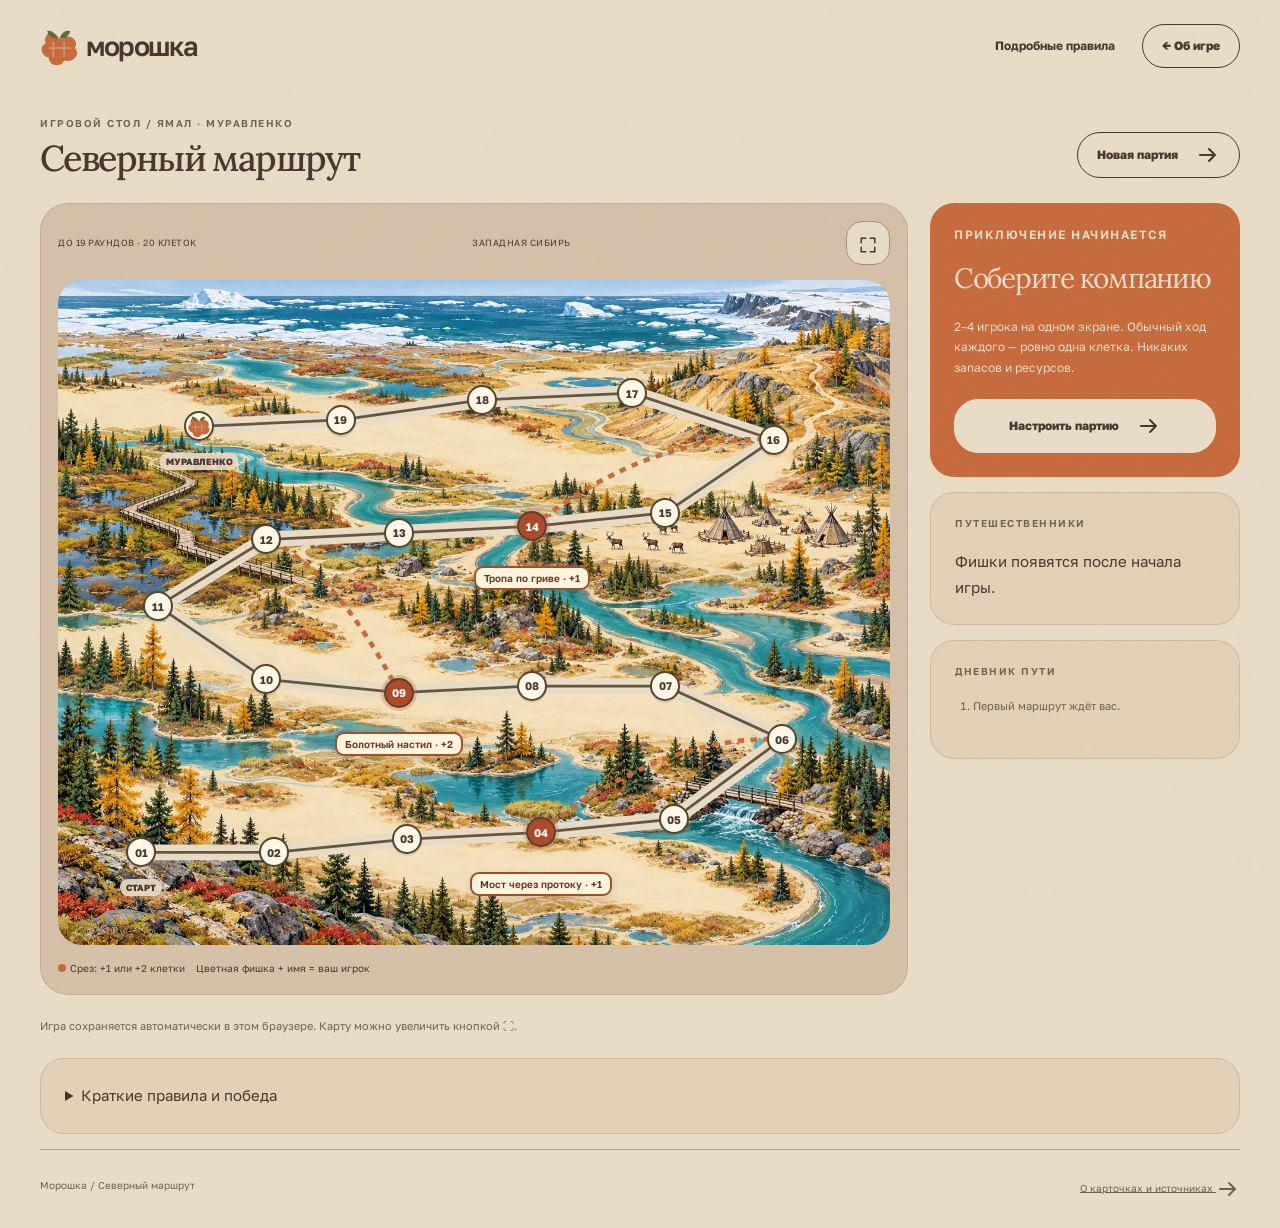
==== commit 08db178d: "Fix one-cell turns, remove resources, add 80-question bank and new playable Siberia map" ====
--- a/play/index.html
+++ b/play/index.html
@@ -1,4 +1,4 @@
-<!doctype html><html lang="ru"><head><meta charset="utf-8"><meta name="viewport" content="width=device-width,initial-scale=1"><meta name="theme-color" content="#243e32"><meta name="description" content="Играйте в Северный маршрут: вопросы о Ямале и Муравленко, карта Сибири, короткие пути и семейная партия на 2–4 игроков."><title>Играть — Морошка: Северный маршрут</title><link rel="stylesheet" href="../site.css"><link rel="stylesheet" href="../organic.css"><script type="module" src="game.js"></script></head><body><header class="wrap top"><a class="brand" href="../"><span class="berry" data-icon="berry"></span>морошка</a><nav class="nav"><a href="../#rules">Подробные правила</a><a class="button small" href="../">← Об игре</a></nav></header><main class="wrap"><div class="play-heading"><div><p class="eyebrow">Игровой стол / Ямал · Муравленко</p><h1>Северный маршрут</h1></div><button class="button small" id="newGame">Новая партия <span data-icon="arrow"></span></button></div><div class="game-layout"><section class="map-frame" id="mapFrame" aria-label="Игровая карта"><div class="map-toolbar"><span id="round">12 РАУНДОВ · 32 ТОЧКИ</span><span>ЗАПАДНАЯ СИБИРЬ</span><button id="zoom" aria-label="Увеличить карту" aria-pressed="false"><span data-icon="expand"></span></button></div><div class="map-scroll" tabindex="0" aria-label="Карта: на маленьком экране прокрутите в сторону"><div class="map" id="map"></div></div><div class="legend"><span><i></i>Развилка / срез</span><span><i class="c"></i>Стоянка / +1 запас</span><span><i class="e"></i>Событие</span><span>Муравленко</span></div></section><aside class="game-side"><section class="panel turn-panel" aria-live="polite"><p class="eyebrow" id="turnLabel">Приключение начинается</p><h2 id="turnName">Соберите компанию</h2><p id="turnHint">2–4 игрока на одном экране. У каждого своя фишка и три запаса пути.</p><button class="button primary full" id="normal">Настроить партию <span data-icon="arrow"></span></button><button class="button full" id="shortcut" hidden>Срез: вопрос о Муравленко <span data-icon="arrow"></span></button><button class="button full" id="resume" hidden>Продолжить открытый ход <span data-icon="arrow"></span></button></section><section class="panel players-panel"><p class="eyebrow">Путешественники</p><div id="players">Фишки появятся после начала игры.</div></section><section class="panel log-panel"><p class="eyebrow">Дневник пути</p><ol class="log" id="log"><li>Первый маршрут ждёт вас.</li></ol></section></aside></div><p class="game-note" id="saveStatus">Игра сохраняется автоматически в этом браузере. Карту можно увеличить кнопкой ⛶.</p><details class="panel"><summary>Краткие правила и победа</summary><p>На обычном пути верный ответ даёт бросок 1–3 плюс один шаг и одну ягодку; ошибка — один шаг. Фишка останавливается на ближайшей развилке. На срезе потратьте запас: верный ответ — пять шагов, ошибка — без движения. На каждой развилке одна попытка. Стоянка добавляет один запас, максимум пять. События разыгрываются только при остановке на синей точке.</p><p>После 12 раундов сравниваем продвижение, затем ягодки. При полном равенстве — общая победа. Достигшие финиша продолжают отвечать за ягодки до конца партии.</p></details></main><footer class="wrap footer"><span>Морошка / Северный маршрут</span><a href="../#cards">О карточках и источниках <span data-icon="arrow"></span></a></footer>
-<dialog id="setup" aria-labelledby="setupTitle"><button class="close" id="closeSetup" aria-label="Закрыть настройки">×</button><p class="eyebrow">Новая экспедиция</p><h2 id="setupTitle">Кто идёт на Север?</h2><p id="setupCopy">Каждый получит фишку, три запаса и 12 ходов.</p><form id="setupForm"><label class="field">Количество игроков<select id="count"><option value="2">2 игрока</option><option value="3">3 игрока</option><option value="4">4 игрока</option></select></label><div id="names"></div><button class="button primary full" type="submit">Начать путешествие <span data-icon="arrow"></span></button></form></dialog>
+<!doctype html><html lang="ru"><head><meta charset="utf-8"><meta name="viewport" content="width=device-width,initial-scale=1"><meta name="theme-color" content="#243e32"><meta name="description" content="Играйте в Северный маршрут: вопросы о Ямале и Муравленко, карта Сибири, короткие пути и семейная партия на 2–4 игроков."><title>Играть — Морошка: Северный маршрут</title><link rel="stylesheet" href="../site.css"><link rel="stylesheet" href="../organic.css"><script type="module" src="game.js"></script></head><body><header class="wrap top"><a class="brand" href="../"><span class="berry" data-icon="berry"></span>морошка</a><nav class="nav"><a href="../#rules">Подробные правила</a><a class="button small" href="../">← Об игре</a></nav></header><main class="wrap"><div class="play-heading"><div><p class="eyebrow">Игровой стол / Ямал · Муравленко</p><h1>Северный маршрут</h1></div><button class="button small" id="newGame">Новая партия <span data-icon="arrow"></span></button></div><div class="game-layout"><section class="map-frame" id="mapFrame" aria-label="Игровая карта"><div class="map-toolbar"><span id="round">ДО 19 РАУНДОВ · 20 КЛЕТОК</span><span>ЗАПАДНАЯ СИБИРЬ</span><button id="zoom" aria-label="Увеличить карту" aria-pressed="false"><span data-icon="expand"></span></button></div><div class="map-scroll" tabindex="0" aria-label="Карта: на маленьком экране прокрутите в сторону"><div class="map" id="map"></div></div><div class="legend"><span><i></i>Срез: +1 или +2 клетки</span><span>Цветная фишка + имя = ваш игрок</span></div></section><aside class="game-side"><section class="panel turn-panel" aria-live="polite"><p class="eyebrow" id="turnLabel">Приключение начинается</p><h2 id="turnName">Соберите компанию</h2><p id="turnHint">2–4 игрока на одном экране. Обычный ход каждого — ровно одна клетка. Никаких запасов и ресурсов.</p><button class="button primary full" id="normal">Настроить партию <span data-icon="arrow"></span></button><button class="button full" id="shortcut" hidden>Срез: вопрос о Муравленко <span data-icon="arrow"></span></button><button class="button full" id="resume" hidden>Продолжить открытый ход <span data-icon="arrow"></span></button></section><section class="panel players-panel"><p class="eyebrow">Путешественники</p><div id="players">Фишки появятся после начала игры.</div></section><section class="panel log-panel"><p class="eyebrow">Дневник пути</p><ol class="log" id="log"><li>Первый маршрут ждёт вас.</li></ol></section></aside></div><p class="game-note" id="saveStatus">Игра сохраняется автоматически в этом браузере. Карту можно увеличить кнопкой ⛶.</p><details class="panel"><summary>Краткие правила и победа</summary><p>Каждый вопрос даёт ровно один шаг независимо от ответа. На развилке можно выбрать вопрос о Муравленко: верный ответ добавляет только указанные +1 или +2 клетки, ошибка оставляет обычный шаг. Ресурсов и случайных дальних прыжков нет.</p><p>Первый финиш запускает последний раунд: остальные завершают свои ходы. Не более 19 раундов. Выигрывает прошедший дальше, при равенстве — давший больше верных ответов. При полном равенстве победа общая.</p><p><a href="../questions/">База вопросов, ответов и источников</a></p></details></main><footer class="wrap footer"><span>Морошка / Северный маршрут</span><a href="../#cards">О карточках и источниках <span data-icon="arrow"></span></a></footer>
+<dialog id="setup" aria-labelledby="setupTitle"><button class="close" id="closeSetup" aria-label="Закрыть настройки">×</button><p class="eyebrow">Новая экспедиция</p><h2 id="setupTitle">Кто идёт на Север?</h2><p id="setupCopy">Каждый получит фишку. Один вопрос — один обычный шаг.</p><form id="setupForm"><label class="field">Количество игроков<select id="count"><option value="2">2 игрока</option><option value="3">3 игрока</option><option value="4">4 игрока</option></select></label><div id="names"></div><button class="button primary full" type="submit">Начать путешествие <span data-icon="arrow"></span></button></form></dialog>
 <dialog id="question" aria-labelledby="questionTitle"><p class="eyebrow" id="deckName"></p><h2 id="questionTitle"></h2><p id="questionHint"></p><div id="answers"></div><div id="diceTray" class="dice-result" hidden></div><div id="feedback" class="feedback" hidden aria-live="polite"></div><button class="button primary full" id="next" hidden>Передать ход <span data-icon="arrow"></span></button></dialog>
-<dialog id="finish" aria-labelledby="finishTitle"><p class="eyebrow">12 раундов позади</p><h2 id="finishTitle"></h2><p id="finishCopy"></p><div id="scores"></div><button class="button primary full" id="again">Новое путешествие <span data-icon="arrow"></span></button><button class="button full" id="closeFinish">Посмотреть поле</button></dialog></body></html>
+<dialog id="finish" aria-labelledby="finishTitle"><p class="eyebrow">Маршрут пройден</p><h2 id="finishTitle"></h2><p id="finishCopy"></p><div id="scores"></div><button class="button primary full" id="again">Новое путешествие <span data-icon="arrow"></span></button><button class="button full" id="closeFinish">Посмотреть поле</button></dialog></body></html>
--- a/organic.css
+++ b/organic.css
@@ -13,5 +13,6 @@
 @media(max-width:760px){.wrap{width:calc(100% - 36px)}.top{padding:17px 0}.brand{font-size:24px}.nav .button{padding:10px 16px}.hero{grid-template-columns:1fr;gap:22px;padding:28px 0 35px}.hero h1{font-size:51px;max-width:500px}.hero .lead{font-size:14px}.hero-photo>img{height:auto;aspect-ratio:3/2;border-radius:26px}.hero-dice{right:12px;bottom:35px;width:105px;height:100px;border-radius:24px}.hero-dice .dice-scene{--size:34px;margin:2px}.hero-dice .dice-face{border-radius:8px;padding:5px;gap:2px}.strip{padding:20px;gap:17px}.section{padding:55px 0}.section-intro{gap:10px}.map-showcase{grid-template-columns:1fr;padding:16px;gap:12px}.map-showcase-copy{padding:10px}.map-showcase-copy h2{font-size:33px}.map-showcase .point{width:23px;height:23px;font-size:8px}.deck-layout{gap:24px}.dark .section{padding:48px 0}.sample-card{padding:22px;min-height:300px}.steps{gap:13px}.step{padding:21px}.game-layout{grid-template-columns:1fr}.game-side{display:grid;grid-template-columns:1fr 1fr;gap:15px}.turn-panel{grid-column:1/-1}.play-heading h1{font-size:29px}.map-frame{padding:12px;border-radius:24px}.map-frame .map{min-width:640px}.map-frame .map-scroll{border-radius:18px}.map-frame .point{width:26px;height:26px;font-size:9px}.map-frame .pawn{width:36px;height:43px}.photo-note{left:14px;bottom:14px;max-width:175px;padding:12px 14px}.photo-note strong{font-size:17px}.pawn-showcase{gap:13px;padding:23px}.pawn-sample .icon{width:48px;height:60px}.map-frame.zoomed .map{width:900px;min-width:900px}.hero-copy .meta{font-size:10px}.three{grid-template-columns:1fr}.feature{display:block;padding:27px}.feature .num{margin-bottom:10px}.feature h3{font-size:25px}.feature p{font-size:14px}.feature .num{font-size:25px}.hero .actions{gap:9px}.hero .button{padding:13px 19px}.kit-list li{gap:14px}.kit-list span{max-width:180px;text-align:right}.cta{padding:42px 22px}.inline-facts{gap:20px}.hero-photo .photo-caption{font-size:9px}}
 @media(max-width:420px){.hero h1{font-size:45px}.hero-photo>img{aspect-ratio:1.18;object-position:60% center}.hero-dice{display:none}.hero .meta{gap:13px}.nav .button{font-size:10px}.brand{font-size:22px}.berry{width:30px;height:30px}.berry .icon{width:30px;height:30px}.top{gap:10px}.sample-card{padding:17px;min-height:290px}.sample-card h3{font-size:19px}.play-heading h1{font-size:26px}.play-heading{gap:12px}.play-heading .button{font-size:10px;padding:10px 14px}dialog{padding:25px}.map-showcase .point{width:19px;height:19px;font-size:7px}.map-label{font-size:8px}.map-showcase .pawn{transform:scale(.8)}.hero .button{font-size:11px}}
 .sample-card:not(.city){background:var(--sage)}.answer:disabled{opacity:1;color:var(--muted)}.answer.correct{color:var(--ink);font-weight:600}.map-scroll{overscroll-behavior-x:contain;scrollbar-color:#b08b6e #d4b89555}.hero-photo .photo-note{z-index:1}
+.map-frame .pawn,.pawn{width:44px;height:44px;border-radius:50%;background:var(--pawn)!important;border:3px solid #fff;box-shadow:0 3px 0 #30291e,0 0 0 2px #30291e,0 5px 16px #0005;color:white;filter:none;display:grid;place-items:center}.pawn>.icon{width:27px;height:29px;filter:none}.pawn small{width:19px;height:19px;font-size:11px;right:-7px;bottom:-4px;border:2px solid white}.pawn-name{position:absolute;top:46px;left:50%;transform:translateX(-50%);background:#fffdf4;color:#29261f;border:1px solid #51432c;padding:2px 7px;border-radius:7px;font:600 10px 'Golos Text',sans-serif;white-space:nowrap;max-width:115px;overflow:hidden;text-overflow:ellipsis}.map-pawns{z-index:5}.shortcut-label{position:absolute;z-index:3;transform:translateX(-50%);background:#fff4de;border:2px solid #a04e2a;padding:4px 8px;border-radius:9px;font:600 10px 'Golos Text',sans-serif;color:#6b321c;white-space:nowrap;box-shadow:0 3px 8px #49372f25}.map-frame .point{width:30px;height:30px;font-size:11px;font-weight:700;background:#fff8e8;border:2px solid #54442d}.map-frame .point.gate{background:#ae492c;color:white}.question-catalog{display:grid;grid-template-columns:repeat(2,minmax(0,1fr));gap:18px}.question-catalog .panel{min-width:0}.question-catalog summary{margin-bottom:16px}.question-catalog h3{font-size:23px}.question-catalog p{overflow-wrap:anywhere}.question-catalog a{color:#7c3d24;text-decoration:underline}.map-showcase .shortcut-label{font-size:7px;padding:2px 4px}.map-showcase .pawn-name{font-size:8px}.answer{min-height:56px}.button:focus-visible,.answer:focus-visible,summary:focus-visible,a:focus-visible,input:focus-visible,select:focus-visible{outline:3px solid #2263c5;outline-offset:4px}@media(max-width:760px){.question-catalog{grid-template-columns:1fr}.map-frame .pawn{width:44px;height:44px}.map-frame .map{min-width:760px}.actions .field{width:100%}}
 @media(max-width:760px){.game-layout{display:grid;grid-template-columns:1fr}.game-side{display:contents}.game-layout .turn-panel{grid-row:1;grid-column:1}.game-layout .map-frame{grid-row:2}.game-layout .players-panel{grid-row:3}.game-layout .log-panel{grid-row:4}.play-heading{padding:20px 0}.turn-panel h2{margin-bottom:12px}.turn-panel .eyebrow{margin-bottom:10px}.turn-panel p{margin-bottom:9px}}
 @media(prefers-reduced-motion:reduce){html{scroll-behavior:auto}.hero-photo>img,.hero-photo,.hero-copy,.hero-copy .actions,dialog,.dice-cube.rolling{animation:none!important}.reveal-ready{opacity:1;transform:none}*,*::before,*::after{transition:none!important}}
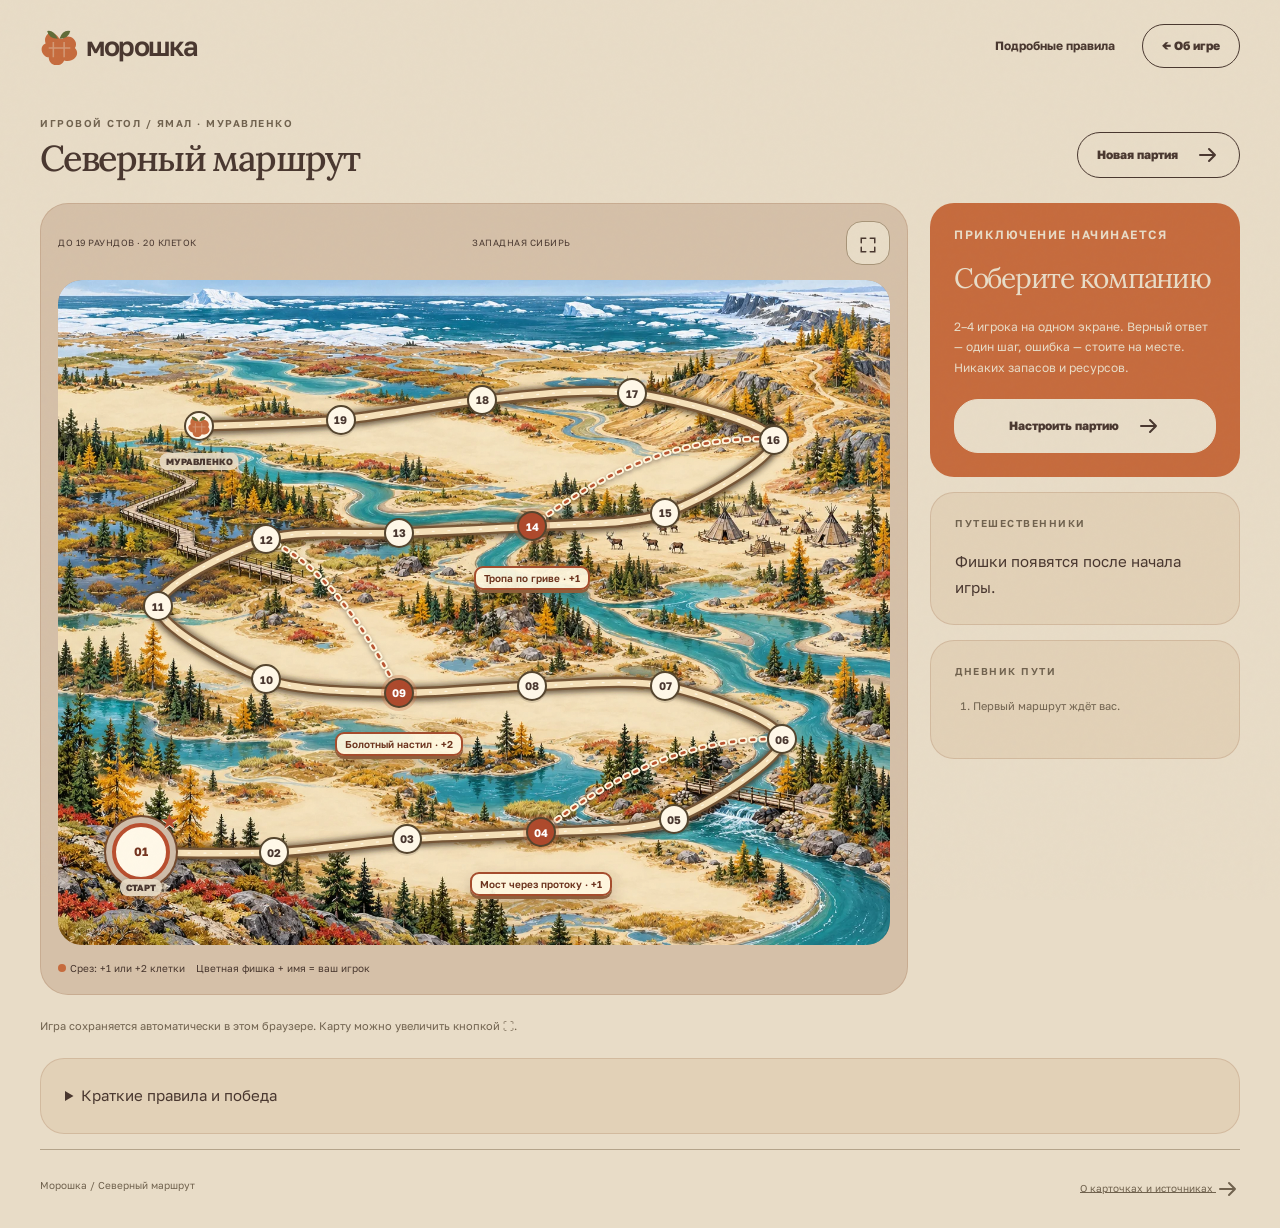
==== commit ad36bd8a: "Remove dice and make quiz movement answer-driven" ====
--- a/play/index.html
+++ b/play/index.html
@@ -1,4 +1,4 @@
-<!doctype html><html lang="ru"><head><meta charset="utf-8"><meta name="viewport" content="width=device-width,initial-scale=1"><meta name="theme-color" content="#243e32"><meta name="description" content="Играйте в Северный маршрут: вопросы о Ямале и Муравленко, карта Сибири, короткие пути и семейная партия на 2–4 игроков."><title>Играть — Морошка: Северный маршрут</title><link rel="stylesheet" href="../site.css"><link rel="stylesheet" href="../organic.css"><script type="module" src="game.js"></script></head><body><header class="wrap top"><a class="brand" href="../"><span class="berry" data-icon="berry"></span>морошка</a><nav class="nav"><a href="../#rules">Подробные правила</a><a class="button small" href="../">← Об игре</a></nav></header><main class="wrap"><div class="play-heading"><div><p class="eyebrow">Игровой стол / Ямал · Муравленко</p><h1>Северный маршрут</h1></div><button class="button small" id="newGame">Новая партия <span data-icon="arrow"></span></button></div><div class="game-layout"><section class="map-frame" id="mapFrame" aria-label="Игровая карта"><div class="map-toolbar"><span id="round">ДО 19 РАУНДОВ · 20 КЛЕТОК</span><span>ЗАПАДНАЯ СИБИРЬ</span><button id="zoom" aria-label="Увеличить карту" aria-pressed="false"><span data-icon="expand"></span></button></div><div class="map-scroll" tabindex="0" aria-label="Карта: на маленьком экране прокрутите в сторону"><div class="map" id="map"></div></div><div class="legend"><span><i></i>Срез: +1 или +2 клетки</span><span>Цветная фишка + имя = ваш игрок</span></div></section><aside class="game-side"><section class="panel turn-panel" aria-live="polite"><p class="eyebrow" id="turnLabel">Приключение начинается</p><h2 id="turnName">Соберите компанию</h2><p id="turnHint">2–4 игрока на одном экране. Обычный ход каждого — ровно одна клетка. Никаких запасов и ресурсов.</p><button class="button primary full" id="normal">Настроить партию <span data-icon="arrow"></span></button><button class="button full" id="shortcut" hidden>Срез: вопрос о Муравленко <span data-icon="arrow"></span></button><button class="button full" id="resume" hidden>Продолжить открытый ход <span data-icon="arrow"></span></button></section><section class="panel players-panel"><p class="eyebrow">Путешественники</p><div id="players">Фишки появятся после начала игры.</div></section><section class="panel log-panel"><p class="eyebrow">Дневник пути</p><ol class="log" id="log"><li>Первый маршрут ждёт вас.</li></ol></section></aside></div><p class="game-note" id="saveStatus">Игра сохраняется автоматически в этом браузере. Карту можно увеличить кнопкой ⛶.</p><details class="panel"><summary>Краткие правила и победа</summary><p>Каждый вопрос даёт ровно один шаг независимо от ответа. На развилке можно выбрать вопрос о Муравленко: верный ответ добавляет только указанные +1 или +2 клетки, ошибка оставляет обычный шаг. Ресурсов и случайных дальних прыжков нет.</p><p>Первый финиш запускает последний раунд: остальные завершают свои ходы. Не более 19 раундов. Выигрывает прошедший дальше, при равенстве — давший больше верных ответов. При полном равенстве победа общая.</p><p><a href="../questions/">База вопросов, ответов и источников</a></p></details></main><footer class="wrap footer"><span>Морошка / Северный маршрут</span><a href="../#cards">О карточках и источниках <span data-icon="arrow"></span></a></footer>
-<dialog id="setup" aria-labelledby="setupTitle"><button class="close" id="closeSetup" aria-label="Закрыть настройки">×</button><p class="eyebrow">Новая экспедиция</p><h2 id="setupTitle">Кто идёт на Север?</h2><p id="setupCopy">Каждый получит фишку. Один вопрос — один обычный шаг.</p><form id="setupForm"><label class="field">Количество игроков<select id="count"><option value="2">2 игрока</option><option value="3">3 игрока</option><option value="4">4 игрока</option></select></label><div id="names"></div><button class="button primary full" type="submit">Начать путешествие <span data-icon="arrow"></span></button></form></dialog>
-<dialog id="question" aria-labelledby="questionTitle"><p class="eyebrow" id="deckName"></p><h2 id="questionTitle"></h2><p id="questionHint"></p><div id="answers"></div><div id="diceTray" class="dice-result" hidden></div><div id="feedback" class="feedback" hidden aria-live="polite"></div><button class="button primary full" id="next" hidden>Передать ход <span data-icon="arrow"></span></button></dialog>
+<!doctype html><html lang="ru"><head><meta charset="utf-8"><meta name="viewport" content="width=device-width,initial-scale=1"><meta name="theme-color" content="#243e32"><meta name="description" content="Играйте в Северный маршрут: вопросы о Ямале и Муравленко, карта Сибири, короткие пути и семейная партия на 2–4 игроков."><title>Играть — Морошка: Северный маршрут</title><link rel="stylesheet" href="../site.css"><link rel="stylesheet" href="../organic.css"><link rel="stylesheet" href="../route-v3.css"><script type="module" src="game.js?v=3"></script></head><body><header class="wrap top"><a class="brand" href="../"><span class="berry" data-icon="berry"></span>морошка</a><nav class="nav"><a href="../#rules">Подробные правила</a><a class="button small" href="../">← Об игре</a></nav></header><main class="wrap"><div class="play-heading"><div><p class="eyebrow">Игровой стол / Ямал · Муравленко</p><h1>Северный маршрут</h1></div><button class="button small" id="newGame">Новая партия <span data-icon="arrow"></span></button></div><div class="game-layout"><section class="map-frame" id="mapFrame" aria-label="Игровая карта"><div class="map-toolbar"><span id="round">ДО 19 РАУНДОВ · 20 КЛЕТОК</span><span>ЗАПАДНАЯ СИБИРЬ</span><button id="zoom" aria-label="Увеличить карту" aria-pressed="false"><span data-icon="expand"></span></button></div><div class="map-scroll" tabindex="0" aria-label="Карта: на маленьком экране прокрутите в сторону"><div class="map" id="map"></div></div><div class="legend"><span><i></i>Срез: +1 или +2 клетки</span><span>Цветная фишка + имя = ваш игрок</span></div></section><aside class="game-side"><section class="panel turn-panel" aria-live="polite"><p class="eyebrow" id="turnLabel">Приключение начинается</p><h2 id="turnName">Соберите компанию</h2><p id="turnHint">2–4 игрока на одном экране. Верный ответ — один шаг, ошибка — стоите на месте. Никаких запасов и ресурсов.</p><button class="button primary full" id="normal">Настроить партию <span data-icon="arrow"></span></button><button class="button full" id="shortcut" hidden>Срез: вопрос о Муравленко <span data-icon="arrow"></span></button><button class="button full" id="resume" hidden>Продолжить открытый ход <span data-icon="arrow"></span></button></section><section class="panel players-panel"><p class="eyebrow">Путешественники</p><div id="players">Фишки появятся после начала игры.</div></section><section class="panel log-panel"><p class="eyebrow">Дневник пути</p><ol class="log" id="log"><li>Первый маршрут ждёт вас.</li></ol></section></aside></div><p class="game-note" id="saveStatus">Игра сохраняется автоматически в этом браузере. Карту можно увеличить кнопкой ⛶.</p><details class="panel"><summary>Краткие правила и победа</summary><p>Верный ответ даёт один шаг, неверный оставляет фишку на месте. На развилке можно выбрать вопрос о Муравленко: верный ответ добавляет ещё +1 или +2 клетки. Ресурсов и случайных дальних прыжков нет.</p><p>Первый финиш запускает последний раунд: остальные завершают свои ходы. Не более 19 раундов. Выигрывает прошедший дальше, при равенстве — давший больше верных ответов. При полном равенстве победа общая.</p><p><a href="../questions/">База вопросов, ответов и источников</a></p></details></main><footer class="wrap footer"><span>Морошка / Северный маршрут</span><a href="../#cards">О карточках и источниках <span data-icon="arrow"></span></a></footer>
+<dialog id="setup" aria-labelledby="setupTitle"><button class="close" id="closeSetup" aria-label="Закрыть настройки">×</button><p class="eyebrow">Новая экспедиция</p><h2 id="setupTitle">Кто идёт на Север?</h2><p id="setupCopy">Каждый получит фишку. Верный ответ — один шаг, ошибка — стоите на месте.</p><form id="setupForm"><label class="field">Количество игроков<select id="count"><option value="2">2 игрока</option><option value="3">3 игрока</option><option value="4">4 игрока</option></select></label><div id="names"></div><button class="button primary full" type="submit">Начать путешествие <span data-icon="arrow"></span></button></form></dialog>
+<dialog id="question" aria-labelledby="questionTitle"><p class="eyebrow" id="deckName"></p><h2 id="questionTitle"></h2><p id="questionHint"></p><div id="answers"></div><div id="feedback" class="feedback" hidden aria-live="polite"></div><button class="button primary full" id="next" hidden>Передать ход <span data-icon="arrow"></span></button></dialog>
 <dialog id="finish" aria-labelledby="finishTitle"><p class="eyebrow">Маршрут пройден</p><h2 id="finishTitle"></h2><p id="finishCopy"></p><div id="scores"></div><button class="button primary full" id="again">Новое путешествие <span data-icon="arrow"></span></button><button class="button full" id="closeFinish">Посмотреть поле</button></dialog></body></html>
--- a/organic.css
+++ b/organic.css
@@ -16,3 +16,4 @@
 .map-frame .pawn,.pawn{width:44px;height:44px;border-radius:50%;background:var(--pawn)!important;border:3px solid #fff;box-shadow:0 3px 0 #30291e,0 0 0 2px #30291e,0 5px 16px #0005;color:white;filter:none;display:grid;place-items:center}.pawn>.icon{width:27px;height:29px;filter:none}.pawn small{width:19px;height:19px;font-size:11px;right:-7px;bottom:-4px;border:2px solid white}.pawn-name{position:absolute;top:46px;left:50%;transform:translateX(-50%);background:#fffdf4;color:#29261f;border:1px solid #51432c;padding:2px 7px;border-radius:7px;font:600 10px 'Golos Text',sans-serif;white-space:nowrap;max-width:115px;overflow:hidden;text-overflow:ellipsis}.map-pawns{z-index:5}.shortcut-label{position:absolute;z-index:3;transform:translateX(-50%);background:#fff4de;border:2px solid #a04e2a;padding:4px 8px;border-radius:9px;font:600 10px 'Golos Text',sans-serif;color:#6b321c;white-space:nowrap;box-shadow:0 3px 8px #49372f25}.map-frame .point{width:30px;height:30px;font-size:11px;font-weight:700;background:#fff8e8;border:2px solid #54442d}.map-frame .point.gate{background:#ae492c;color:white}.question-catalog{display:grid;grid-template-columns:repeat(2,minmax(0,1fr));gap:18px}.question-catalog .panel{min-width:0}.question-catalog summary{margin-bottom:16px}.question-catalog h3{font-size:23px}.question-catalog p{overflow-wrap:anywhere}.question-catalog a{color:#7c3d24;text-decoration:underline}.map-showcase .shortcut-label{font-size:7px;padding:2px 4px}.map-showcase .pawn-name{font-size:8px}.answer{min-height:56px}.button:focus-visible,.answer:focus-visible,summary:focus-visible,a:focus-visible,input:focus-visible,select:focus-visible{outline:3px solid #2263c5;outline-offset:4px}@media(max-width:760px){.question-catalog{grid-template-columns:1fr}.map-frame .pawn{width:44px;height:44px}.map-frame .map{min-width:760px}.actions .field{width:100%}}
 @media(max-width:760px){.game-layout{display:grid;grid-template-columns:1fr}.game-side{display:contents}.game-layout .turn-panel{grid-row:1;grid-column:1}.game-layout .map-frame{grid-row:2}.game-layout .players-panel{grid-row:3}.game-layout .log-panel{grid-row:4}.play-heading{padding:20px 0}.turn-panel h2{margin-bottom:12px}.turn-panel .eyebrow{margin-bottom:10px}.turn-panel p{margin-bottom:9px}}
 @media(prefers-reduced-motion:reduce){html{scroll-behavior:auto}.hero-photo>img,.hero-photo,.hero-copy,.hero-copy .actions,dialog,.dice-cube.rolling{animation:none!important}.reveal-ready{opacity:1;transform:none}*,*::before,*::after{transition:none!important}}
+.pawn:nth-child(-n+2) .pawn-name{top:-23px}.pawn.active-pawn{outline:3px solid white;outline-offset:4px;z-index:8}.pawn.active-pawn .pawn-name{background:#30291e;color:white;border-color:white}
--- a/route-v3.css
+++ b/route-v3.css
@@ -0,0 +1,30 @@
+/* Winding printed trail and a shared start pad for all players. */
+.map>.route-overlay{filter:drop-shadow(0 2px 2px #2e241e63)}
+.point.start{width:48px;height:48px;background:#fff8e8;border:4px solid #b94e2e;color:#74331f;font-size:11px;box-shadow:0 0 0 6px #fff8e8a8,0 0 0 8px #73492d,0 5px 13px #291e1b7a}
+.map-frame .point.start{width:58px;height:58px;font-size:12px}
+.point.start::after{content:'★';position:absolute;top:-15px;right:-11px;color:#b94e2e;font-size:18px;text-shadow:0 1px #fff8e8}
+.pawn.at-start,.map-frame .pawn.at-start{width:31px;height:31px;border-width:2px;z-index:8}
+.pawn.at-start>.icon{width:21px;height:23px}
+.pawn.at-start small{width:14px;height:14px;font-size:8px;right:-7px;bottom:-6px}
+.pawn.at-start .pawn-name{display:none}
+.active-pawn{z-index:10;box-shadow:0 0 0 3px #fff,0 0 0 6px #bb542d,0 4px 15px #291e1b88!important}
+.map-label{font-weight:800;box-shadow:0 2px 7px #49372f4d}
+.shortcut-label{background:#fff8dfef;border-color:#a54c2c;box-shadow:0 3px 0 #8e5f3b,0 7px 16px #3b251c40}
+.hero-photo>img{animation:soft-breathe 12s ease-in-out infinite}
+.hero-photo{overflow:visible}
+.hero-photo::before{content:'';position:absolute;inset:12px -12px -12px 12px;border:2px solid #9d704c6b;border-radius:35px;transform:rotate(1.3deg);z-index:-1}
+.feature,.step{position:relative;overflow:hidden;transition:transform .45s var(--ease),box-shadow .45s var(--ease),background .45s var(--ease)}
+.feature::before,.step::before{content:'';position:absolute;inset:0 0 auto;height:4px;background:linear-gradient(90deg,#be5f38,#e6b86d,#738760);transform:scaleX(0);transform-origin:left;transition:transform .5s var(--ease)}
+.feature:hover,.step:hover{transform:translateY(-7px);background:#f3e7d0;box-shadow:0 17px 35px #6e4e3022}
+.feature:hover::before,.step:hover::before{transform:scaleX(1)}
+.feature:nth-child(2),.step:nth-child(2){transition-delay:65ms}.feature:nth-child(3),.step:nth-child(3){transition-delay:125ms}.step:nth-child(4){transition-delay:180ms}
+.map-showcase .map{transition:transform .7s var(--ease),box-shadow .7s var(--ease)}
+.map-showcase:hover .map{transform:rotate(-.7deg) scale(1.015);box-shadow:0 25px 55px #49372f37}
+.map-showcase-copy .button{margin-top:12px}
+.cards{isolation:isolate}.sample-card{transition:transform .55s var(--ease),box-shadow .55s var(--ease)}
+.sample-card:hover{z-index:2;box-shadow:0 24px 42px #49372f52!important}
+.cta{position:relative;overflow:hidden;background:linear-gradient(125deg,#9daf89,#c6bb8e 62%,#e3c5a7)}
+.cta::before,.cta::after{content:'';position:absolute;width:350px;height:350px;border:2px solid #fff6df57;border-radius:50%;pointer-events:none}
+.cta::before{left:-140px;bottom:-210px}.cta::after{right:-100px;top:-210px}
+@media(max-width:760px){.map-frame .point.start{width:52px;height:52px}.map-showcase:hover .map{transform:none}.feature:hover,.step:hover{transform:none}.hero-photo::before{inset:8px -6px -6px 6px}}
+@media(prefers-reduced-motion:reduce){.feature,.step,.map-showcase .map,.sample-card,.hero-photo>img{transition:none!important;animation:none!important}.feature:hover,.step:hover,.map-showcase:hover .map{transform:none!important}}
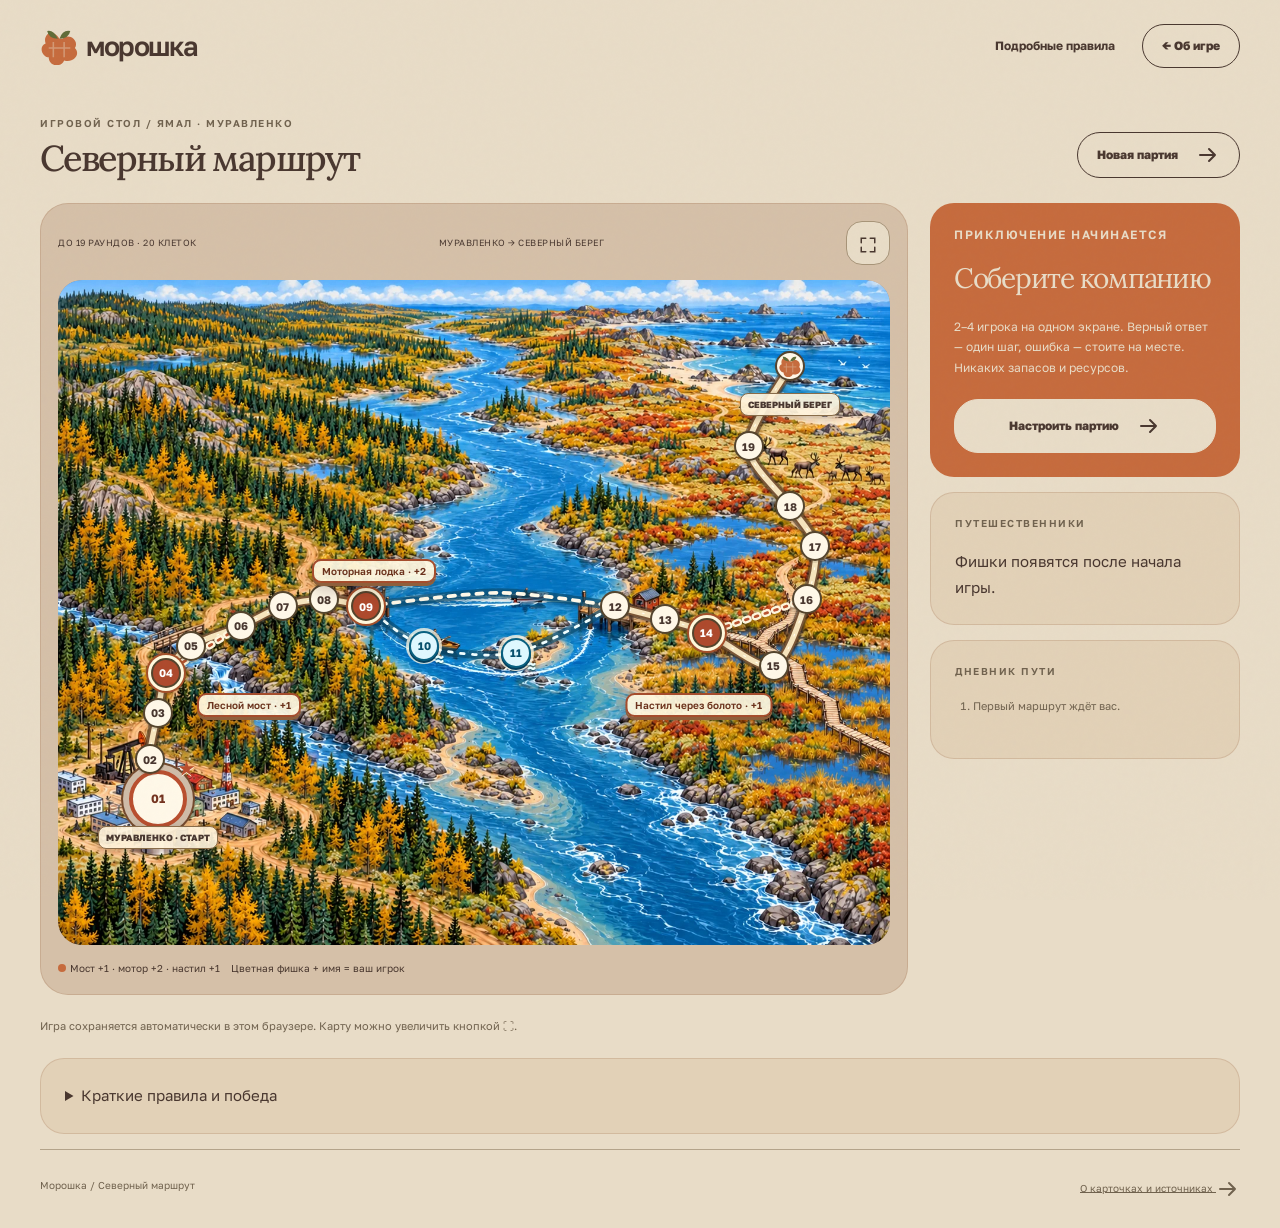
==== commit 3c69a5c2: "Rebuild map around a logical two-boat river crossing" ====
--- a/play/index.html
+++ b/play/index.html
@@ -1,4 +1,4 @@
-<!doctype html><html lang="ru"><head><meta charset="utf-8"><meta name="viewport" content="width=device-width,initial-scale=1"><meta name="theme-color" content="#243e32"><meta name="description" content="Играйте в Северный маршрут: вопросы о Ямале и Муравленко, карта Сибири, короткие пути и семейная партия на 2–4 игроков."><title>Играть — Морошка: Северный маршрут</title><link rel="stylesheet" href="../site.css"><link rel="stylesheet" href="../organic.css"><link rel="stylesheet" href="../route-v3.css"><script type="module" src="game.js?v=3"></script></head><body><header class="wrap top"><a class="brand" href="../"><span class="berry" data-icon="berry"></span>морошка</a><nav class="nav"><a href="../#rules">Подробные правила</a><a class="button small" href="../">← Об игре</a></nav></header><main class="wrap"><div class="play-heading"><div><p class="eyebrow">Игровой стол / Ямал · Муравленко</p><h1>Северный маршрут</h1></div><button class="button small" id="newGame">Новая партия <span data-icon="arrow"></span></button></div><div class="game-layout"><section class="map-frame" id="mapFrame" aria-label="Игровая карта"><div class="map-toolbar"><span id="round">ДО 19 РАУНДОВ · 20 КЛЕТОК</span><span>ЗАПАДНАЯ СИБИРЬ</span><button id="zoom" aria-label="Увеличить карту" aria-pressed="false"><span data-icon="expand"></span></button></div><div class="map-scroll" tabindex="0" aria-label="Карта: на маленьком экране прокрутите в сторону"><div class="map" id="map"></div></div><div class="legend"><span><i></i>Срез: +1 или +2 клетки</span><span>Цветная фишка + имя = ваш игрок</span></div></section><aside class="game-side"><section class="panel turn-panel" aria-live="polite"><p class="eyebrow" id="turnLabel">Приключение начинается</p><h2 id="turnName">Соберите компанию</h2><p id="turnHint">2–4 игрока на одном экране. Верный ответ — один шаг, ошибка — стоите на месте. Никаких запасов и ресурсов.</p><button class="button primary full" id="normal">Настроить партию <span data-icon="arrow"></span></button><button class="button full" id="shortcut" hidden>Срез: вопрос о Муравленко <span data-icon="arrow"></span></button><button class="button full" id="resume" hidden>Продолжить открытый ход <span data-icon="arrow"></span></button></section><section class="panel players-panel"><p class="eyebrow">Путешественники</p><div id="players">Фишки появятся после начала игры.</div></section><section class="panel log-panel"><p class="eyebrow">Дневник пути</p><ol class="log" id="log"><li>Первый маршрут ждёт вас.</li></ol></section></aside></div><p class="game-note" id="saveStatus">Игра сохраняется автоматически в этом браузере. Карту можно увеличить кнопкой ⛶.</p><details class="panel"><summary>Краткие правила и победа</summary><p>Верный ответ даёт один шаг, неверный оставляет фишку на месте. На развилке можно выбрать вопрос о Муравленко: верный ответ добавляет ещё +1 или +2 клетки. Ресурсов и случайных дальних прыжков нет.</p><p>Первый финиш запускает последний раунд: остальные завершают свои ходы. Не более 19 раундов. Выигрывает прошедший дальше, при равенстве — давший больше верных ответов. При полном равенстве победа общая.</p><p><a href="../questions/">База вопросов, ответов и источников</a></p></details></main><footer class="wrap footer"><span>Морошка / Северный маршрут</span><a href="../#cards">О карточках и источниках <span data-icon="arrow"></span></a></footer>
+<!doctype html><html lang="ru"><head><meta charset="utf-8"><meta name="viewport" content="width=device-width,initial-scale=1"><meta name="theme-color" content="#243e32"><meta name="description" content="Играйте в Северный маршрут: вопросы о Ямале и Муравленко, карта Сибири, короткие пути и семейная партия на 2–4 игроков."><title>Играть — Морошка: Северный маршрут</title><link rel="stylesheet" href="../site.css"><link rel="stylesheet" href="../organic.css"><link rel="stylesheet" href="../route-v3.css?v=4"><script type="module" src="game.js?v=4"></script></head><body><header class="wrap top"><a class="brand" href="../"><span class="berry" data-icon="berry"></span>морошка</a><nav class="nav"><a href="../#rules">Подробные правила</a><a class="button small" href="../">← Об игре</a></nav></header><main class="wrap"><div class="play-heading"><div><p class="eyebrow">Игровой стол / Ямал · Муравленко</p><h1>Северный маршрут</h1></div><button class="button small" id="newGame">Новая партия <span data-icon="arrow"></span></button></div><div class="game-layout"><section class="map-frame" id="mapFrame" aria-label="Игровая карта"><div class="map-toolbar"><span id="round">ДО 19 РАУНДОВ · 20 КЛЕТОК</span><span>МУРАВЛЕНКО → СЕВЕРНЫЙ БЕРЕГ</span><button id="zoom" aria-label="Увеличить карту" aria-pressed="false"><span data-icon="expand"></span></button></div><div class="map-scroll" tabindex="0" aria-label="Карта: на маленьком экране прокрутите в сторону"><div class="map" id="map"></div></div><div class="legend"><span><i></i>Мост +1 · мотор +2 · настил +1</span><span>Цветная фишка + имя = ваш игрок</span></div></section><aside class="game-side"><section class="panel turn-panel" aria-live="polite"><p class="eyebrow" id="turnLabel">Приключение начинается</p><h2 id="turnName">Соберите компанию</h2><p id="turnHint">2–4 игрока на одном экране. Верный ответ — один шаг, ошибка — стоите на месте. Никаких запасов и ресурсов.</p><button class="button primary full" id="normal">Настроить партию <span data-icon="arrow"></span></button><button class="button full" id="shortcut" hidden>Срез: вопрос о Муравленко <span data-icon="arrow"></span></button><button class="button full" id="resume" hidden>Продолжить открытый ход <span data-icon="arrow"></span></button></section><section class="panel players-panel"><p class="eyebrow">Путешественники</p><div id="players">Фишки появятся после начала игры.</div></section><section class="panel log-panel"><p class="eyebrow">Дневник пути</p><ol class="log" id="log"><li>Первый маршрут ждёт вас.</li></ol></section></aside></div><p class="game-note" id="saveStatus">Игра сохраняется автоматически в этом браузере. Карту можно увеличить кнопкой ⛶.</p><details class="panel"><summary>Краткие правила и победа</summary><p>Верный ответ даёт один шаг, неверный оставляет фишку на месте. У реки можно идти на вёслах по обычному пути или попробовать моторную лодку: верный ответ пропускает две речные клетки. Мост и настил экономят по одной клетке. Все маршруты заканчиваются на северном берегу; ресурсы не нужны.</p><p>Первый финиш запускает последний раунд: остальные завершают свои ходы. Не более 19 раундов. Выигрывает прошедший дальше, при равенстве — давший больше верных ответов. При полном равенстве победа общая.</p><p><a href="../questions/">База вопросов, ответов и источников</a></p></details></main><footer class="wrap footer"><span>Морошка / Северный маршрут</span><a href="../#cards">О карточках и источниках <span data-icon="arrow"></span></a></footer>
 <dialog id="setup" aria-labelledby="setupTitle"><button class="close" id="closeSetup" aria-label="Закрыть настройки">×</button><p class="eyebrow">Новая экспедиция</p><h2 id="setupTitle">Кто идёт на Север?</h2><p id="setupCopy">Каждый получит фишку. Верный ответ — один шаг, ошибка — стоите на месте.</p><form id="setupForm"><label class="field">Количество игроков<select id="count"><option value="2">2 игрока</option><option value="3">3 игрока</option><option value="4">4 игрока</option></select></label><div id="names"></div><button class="button primary full" type="submit">Начать путешествие <span data-icon="arrow"></span></button></form></dialog>
 <dialog id="question" aria-labelledby="questionTitle"><p class="eyebrow" id="deckName"></p><h2 id="questionTitle"></h2><p id="questionHint"></p><div id="answers"></div><div id="feedback" class="feedback" hidden aria-live="polite"></div><button class="button primary full" id="next" hidden>Передать ход <span data-icon="arrow"></span></button></dialog>
 <dialog id="finish" aria-labelledby="finishTitle"><p class="eyebrow">Маршрут пройден</p><h2 id="finishTitle"></h2><p id="finishCopy"></p><div id="scores"></div><button class="button primary full" id="again">Новое путешествие <span data-icon="arrow"></span></button><button class="button full" id="closeFinish">Посмотреть поле</button></dialog></body></html>
--- a/route-v3.css
+++ b/route-v3.css
@@ -1,5 +1,9 @@
 /* Winding printed trail and a shared start pad for all players. */
 .map>.route-overlay{filter:drop-shadow(0 2px 2px #2e241e63)}
+.point.water,.map-frame .point.water{background:#dff8ff;border:2px solid #086080;color:#07506d;box-shadow:0 2px 0 #053e5b,0 0 0 3px #fff9e5c7}
+.point.water::after{content:'≈';position:absolute;right:-7px;bottom:-8px;color:#eaffff;font-size:16px;text-shadow:0 1px 2px #07475a}
+.map-frame .point.gate{box-shadow:0 0 0 3px #fff8dc,0 0 0 5px #a34f2a,0 3px 12px #2a1b1480}
+.map-showcase .map-art,.map-frame .map-art{object-position:center}
 .point.start{width:48px;height:48px;background:#fff8e8;border:4px solid #b94e2e;color:#74331f;font-size:11px;box-shadow:0 0 0 6px #fff8e8a8,0 0 0 8px #73492d,0 5px 13px #291e1b7a}
 .map-frame .point.start{width:58px;height:58px;font-size:12px}
 .point.start::after{content:'★';position:absolute;top:-15px;right:-11px;color:#b94e2e;font-size:18px;text-shadow:0 1px #fff8e8}
@@ -9,6 +13,7 @@
 .pawn.at-start .pawn-name{display:none}
 .active-pawn{z-index:10;box-shadow:0 0 0 3px #fff,0 0 0 6px #bb542d,0 4px 15px #291e1b88!important}
 .map-label{font-weight:800;box-shadow:0 2px 7px #49372f4d}
+.map-label{background:#fff4dbea;border:1px solid #896c49;padding:3px 7px}
 .shortcut-label{background:#fff8dfef;border-color:#a54c2c;box-shadow:0 3px 0 #8e5f3b,0 7px 16px #3b251c40}
 .hero-photo>img{animation:soft-breathe 12s ease-in-out infinite}
 .hero-photo{overflow:visible}
